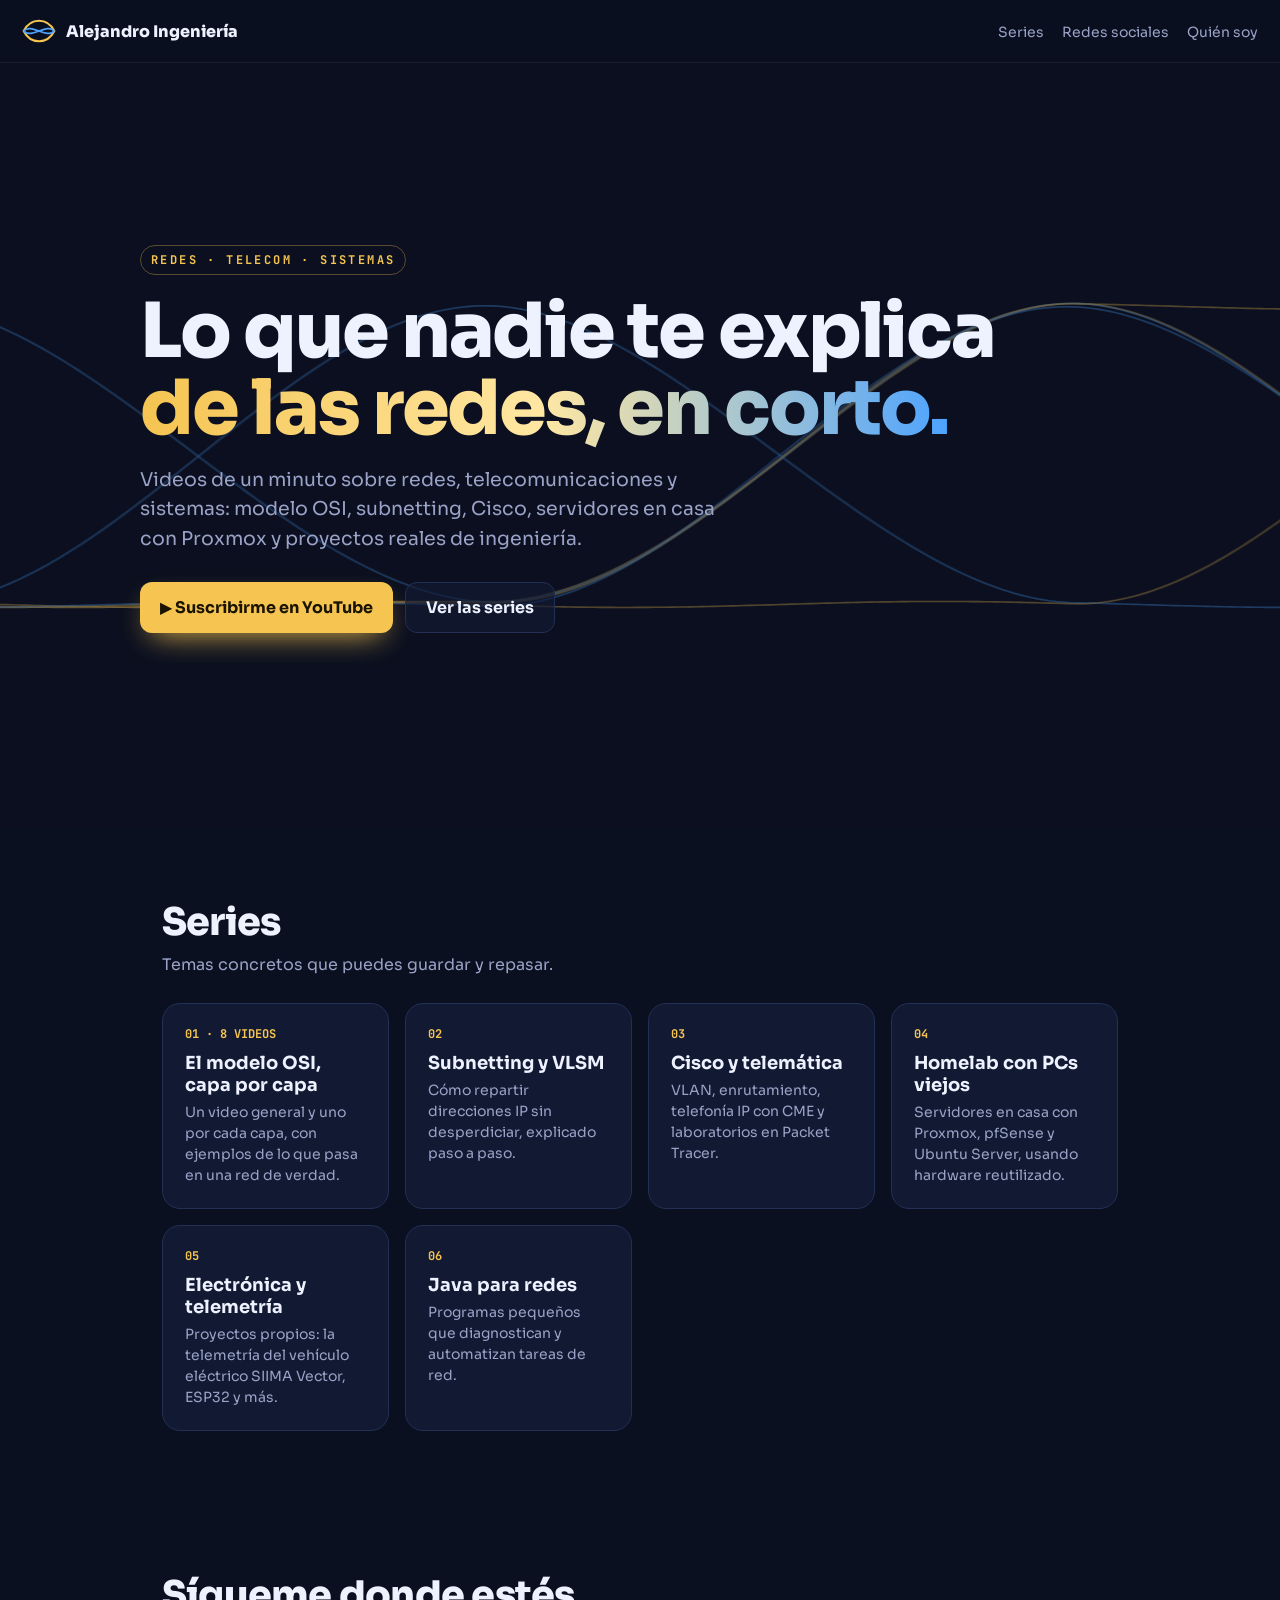
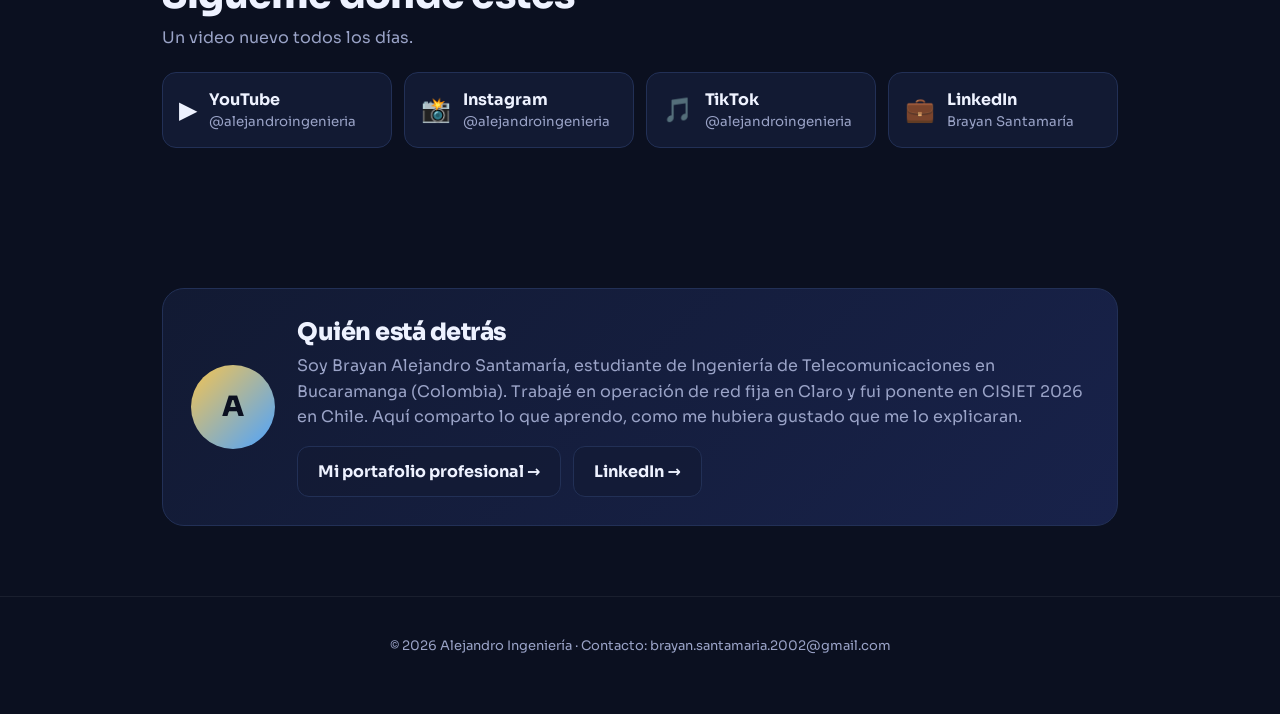
==== index.html @ 182eac5d "Add channel landing page" ====
<!DOCTYPE html>
<html lang="es">
<head>
<meta charset="utf-8">
<meta name="viewport" content="width=device-width, initial-scale=1">
<title>Alejandro Ingeniería · Redes y telecomunicaciones en corto</title>
<meta name="description" content="Canal de Alejandro Ingeniería: redes, telecomunicaciones y sistemas explicados en videos cortos. Modelo OSI, VLSM, Cisco, homelab con Proxmox y más.">
<meta property="og:title" content="Alejandro Ingeniería">
<meta property="og:description" content="Redes, telecomunicaciones y sistemas explicados en corto.">
<meta property="og:url" content="https://alejandroingeneria.tech/">
<meta name="theme-color" content="#0b1020">
<link href="https://fonts.googleapis.com/css2?family=Sora:wght@400;600;800&family=JetBrains+Mono:wght@500;700&display=swap" rel="stylesheet">
<style>
:root{--bg:#0b1020;--panel:#121a33;--line:#223056;--txt:#eef2ff;--mut:#9aa3c7;--gold:#f5c451;--blue:#4da3ff}
*{box-sizing:border-box;margin:0;padding:0}
html{scroll-behavior:smooth}
body{background:var(--bg);color:var(--txt);font-family:Sora,system-ui,sans-serif;overflow-x:hidden}
a{color:inherit}
nav{position:fixed;top:0;left:0;right:0;z-index:10;display:flex;justify-content:space-between;align-items:center;padding:14px 22px;background:rgba(11,16,32,.75);backdrop-filter:blur(10px);border-bottom:1px solid #ffffff10}
.brand{display:flex;align-items:center;gap:10px;font-weight:800;text-decoration:none}
.brand svg{width:34px;height:34px}
nav .links a{margin-left:18px;color:var(--mut);text-decoration:none;font-size:14px}
nav .links a:hover{color:var(--gold)}
@media(max-width:640px){nav .links{display:none}}
header{position:relative;min-height:92vh;display:flex;align-items:center;padding:110px 22px 60px;overflow:hidden}
#eye{position:absolute;inset:0;width:100%;height:100%;opacity:.55}
.hero{position:relative;max-width:1000px;margin:0 auto;width:100%}
.tag{display:inline-block;font:700 12px 'JetBrains Mono',monospace;letter-spacing:.2em;color:var(--gold);border:1px solid #f5c45155;padding:6px 10px;border-radius:99px}
h1{font-size:clamp(38px,7vw,76px);line-height:1.02;font-weight:800;letter-spacing:-.03em;margin:18px 0}
h1 span{background:linear-gradient(90deg,var(--gold),#ffe7a3,var(--blue));-webkit-background-clip:text;background-clip:text;color:transparent}
.lead{max-width:600px;color:var(--mut);font-size:clamp(16px,2vw,19px);line-height:1.55}
.cta{display:flex;gap:12px;flex-wrap:wrap;margin-top:28px}
.btn{display:inline-flex;align-items:center;gap:8px;padding:14px 20px;border-radius:12px;font-weight:700;text-decoration:none;transition:transform .15s,box-shadow .15s}
.btn:hover{transform:translateY(-2px)}
.btn.y{background:var(--gold);color:#1a1300;box-shadow:0 12px 30px -12px var(--gold)}
.btn.o{border:1px solid var(--line);background:#121a33aa}
section{max-width:1000px;margin:0 auto;padding:70px 22px}
h2{font-size:clamp(26px,4vw,38px);font-weight:800;letter-spacing:-.02em}
.sub{color:var(--mut);margin-top:8px}
.grid{display:grid;grid-template-columns:repeat(auto-fit,minmax(220px,1fr));gap:16px;margin-top:28px}
.card{background:var(--panel);border:1px solid var(--line);border-radius:18px;padding:22px;transition:transform .2s,border-color .2s;opacity:0;transform:translateY(20px)}
.card.in{opacity:1;transform:none;transition:opacity .6s,transform .6s,border-color .2s}
.card:hover{border-color:var(--gold)}
.card .n{font:700 12px 'JetBrains Mono',monospace;color:var(--gold)}
.card h3{margin:10px 0 6px;font-size:18px}
.card p{color:var(--mut);font-size:14px;line-height:1.5}
.social{display:grid;grid-template-columns:repeat(auto-fit,minmax(200px,1fr));gap:12px;margin-top:24px}
.social a{display:flex;align-items:center;gap:12px;padding:16px;border-radius:14px;background:var(--panel);border:1px solid var(--line);text-decoration:none;transition:border-color .2s,transform .15s}
.social a:hover{border-color:var(--blue);transform:translateY(-2px)}
.social b{display:block}
.social small{color:var(--mut)}
.who{display:grid;grid-template-columns:auto 1fr;gap:22px;align-items:center;background:linear-gradient(135deg,#121a33,#18224a);border:1px solid var(--line);border-radius:22px;padding:28px}
.who .av{width:84px;height:84px;border-radius:50%;display:grid;place-items:center;background:linear-gradient(135deg,var(--gold),var(--blue));color:#0b1020;font-weight:800;font-size:28px}
.who p{color:var(--mut);line-height:1.6;margin-top:6px}
@media(max-width:600px){.who{grid-template-columns:1fr;text-align:center}.who .av{margin:0 auto}}
footer{text-align:center;color:var(--mut);font-size:13px;padding:40px 22px 60px;border-top:1px solid #ffffff10}
</style>
</head>
<body>
<nav>
  <a class="brand" href="#">
    <svg viewBox="0 0 40 40" aria-hidden="true"><path d="M2 20 C 10 4, 30 4, 38 20 C 30 36, 10 36, 2 20 Z" fill="none" stroke="#f5c451" stroke-width="2.5"/><path d="M2 20 C 10 30, 30 10, 38 20" fill="none" stroke="#4da3ff" stroke-width="2"/><path d="M2 20 C 10 10, 30 30, 38 20" fill="none" stroke="#4da3ff" stroke-width="2"/></svg>
    Alejandro Ingeniería
  </a>
  <div class="links"><a href="#series">Series</a><a href="#redes">Redes sociales</a><a href="#quien">Quién soy</a></div>
</nav>

<header>
  <canvas id="eye"></canvas>
  <div class="hero">
    <span class="tag">REDES · TELECOM · SISTEMAS</span>
    <h1>Lo que nadie te explica<br><span>de las redes, en corto.</span></h1>
    <p class="lead">Videos de un minuto sobre redes, telecomunicaciones y sistemas: modelo OSI, subnetting, Cisco, servidores en casa con Proxmox y proyectos reales de ingeniería.</p>
    <div class="cta">
      <a class="btn y" href="https://www.youtube.com/@alejandroingenieria?sub_confirmation=1" target="_blank" rel="noopener">▶ Suscribirme en YouTube</a>
      <a class="btn o" href="#series">Ver las series</a>
    </div>
  </div>
</header>

<section id="series">
  <h2>Series</h2>
  <p class="sub">Temas concretos que puedes guardar y repasar.</p>
  <div class="grid">
    <div class="card"><div class="n">01 · 8 VIDEOS</div><h3>El modelo OSI, capa por capa</h3><p>Un video general y uno por cada capa, con ejemplos de lo que pasa en una red de verdad.</p></div>
    <div class="card"><div class="n">02</div><h3>Subnetting y VLSM</h3><p>Cómo repartir direcciones IP sin desperdiciar, explicado paso a paso.</p></div>
    <div class="card"><div class="n">03</div><h3>Cisco y telemática</h3><p>VLAN, enrutamiento, telefonía IP con CME y laboratorios en Packet Tracer.</p></div>
    <div class="card"><div class="n">04</div><h3>Homelab con PCs viejos</h3><p>Servidores en casa con Proxmox, pfSense y Ubuntu Server, usando hardware reutilizado.</p></div>
    <div class="card"><div class="n">05</div><h3>Electrónica y telemetría</h3><p>Proyectos propios: la telemetría del vehículo eléctrico SIIMA Vector, ESP32 y más.</p></div>
    <div class="card"><div class="n">06</div><h3>Java para redes</h3><p>Programas pequeños que diagnostican y automatizan tareas de red.</p></div>
  </div>
</section>

<section id="redes">
  <h2>Sígueme donde estés</h2>
  <p class="sub">Un video nuevo todos los días.</p>
  <div class="social">
    <a href="https://www.youtube.com/@alejandroingenieria" target="_blank" rel="noopener"><span style="font-size:24px">▶️</span><span><b>YouTube</b><small>@alejandroingenieria</small></span></a>
    <a href="https://www.instagram.com/alejandroingenieria/" target="_blank" rel="noopener"><span style="font-size:24px">📸</span><span><b>Instagram</b><small>@alejandroingenieria</small></span></a>
    <a href="https://www.tiktok.com/@alejandroingenieria" target="_blank" rel="noopener"><span style="font-size:24px">🎵</span><span><b>TikTok</b><small>@alejandroingenieria</small></span></a>
    <a href="https://www.linkedin.com/in/brayan-santamaria-developer/" target="_blank" rel="noopener"><span style="font-size:24px">💼</span><span><b>LinkedIn</b><small>Brayan Santamaría</small></span></a>
  </div>
</section>

<section id="quien">
  <div class="who">
    <div class="av">A</div>
    <div>
      <h2 style="font-size:24px">Quién está detrás</h2>
      <p>Soy Brayan Alejandro Santamaría, estudiante de Ingeniería de Telecomunicaciones en Bucaramanga (Colombia). Trabajé en operación de red fija en Claro y fui ponente en CISIET 2026 en Chile. Aquí comparto lo que aprendo, como me hubiera gustado que me lo explicaran.</p>
      <div class="cta" style="margin-top:16px"><a class="btn o" href="https://brayansantamaria.dev/" target="_blank" rel="noopener">Mi portafolio profesional →</a><a class="btn o" href="https://www.linkedin.com/in/brayan-santamaria-developer/" target="_blank" rel="noopener">LinkedIn →</a></div>
    </div>
  </div>
</section>

<footer>© <span id="y"></span> Alejandro Ingeniería · Contacto: brayan.santamaria.2002@gmail.com</footer>

<script>
document.getElementById("y").textContent=new Date().getFullYear();
/* Diagrama de ojo animado: trazas de una señal binaria superpuestas */
const c=document.getElementById("eye"),x=c.getContext("2d");let W,H,t=0;
function rs(){W=c.width=c.offsetWidth*devicePixelRatio;H=c.height=c.offsetHeight*devicePixelRatio}
rs();addEventListener("resize",rs);
const bits=Array.from({length:400},()=>Math.random()<.5?1:-1);
function draw(){
  x.fillStyle="rgba(11,16,32,.18)";x.fillRect(0,0,W,H);
  const UI=W/2.2,cy=H*.55,A=H*.18,off=(t*2)%UI;
  for(let k=0;k<6;k++){
    const s=(Math.floor(t/18)+k*7)%390;
    x.beginPath();
    for(let px=-UI;px<=W+UI;px+=6){
      const pos=(px+off)/UI,i=Math.floor(pos),f=pos-i;
      const a=bits[(s+i+400)%400],b=bits[(s+i+1+400)%400];
      const sm=f*f*(3-2*f),y=cy-A*(a+(b-a)*sm)+Math.sin((px+k*40)*.01)*3;
      px===-UI?x.moveTo(px,y):x.lineTo(px,y);
    }
    x.strokeStyle=k%2?"rgba(77,163,255,.35)":"rgba(245,196,81,.35)";
    x.lineWidth=1.6*devicePixelRatio;x.stroke();
  }
  t++;requestAnimationFrame(draw);
}
draw();
const io=new IntersectionObserver(es=>es.forEach((e,i)=>{if(e.isIntersecting){setTimeout(()=>e.target.classList.add("in"),i*80);io.unobserve(e.target)}}),{threshold:.15});
document.querySelectorAll(".card").forEach(el=>io.observe(el));
</script>
</body>
</html>
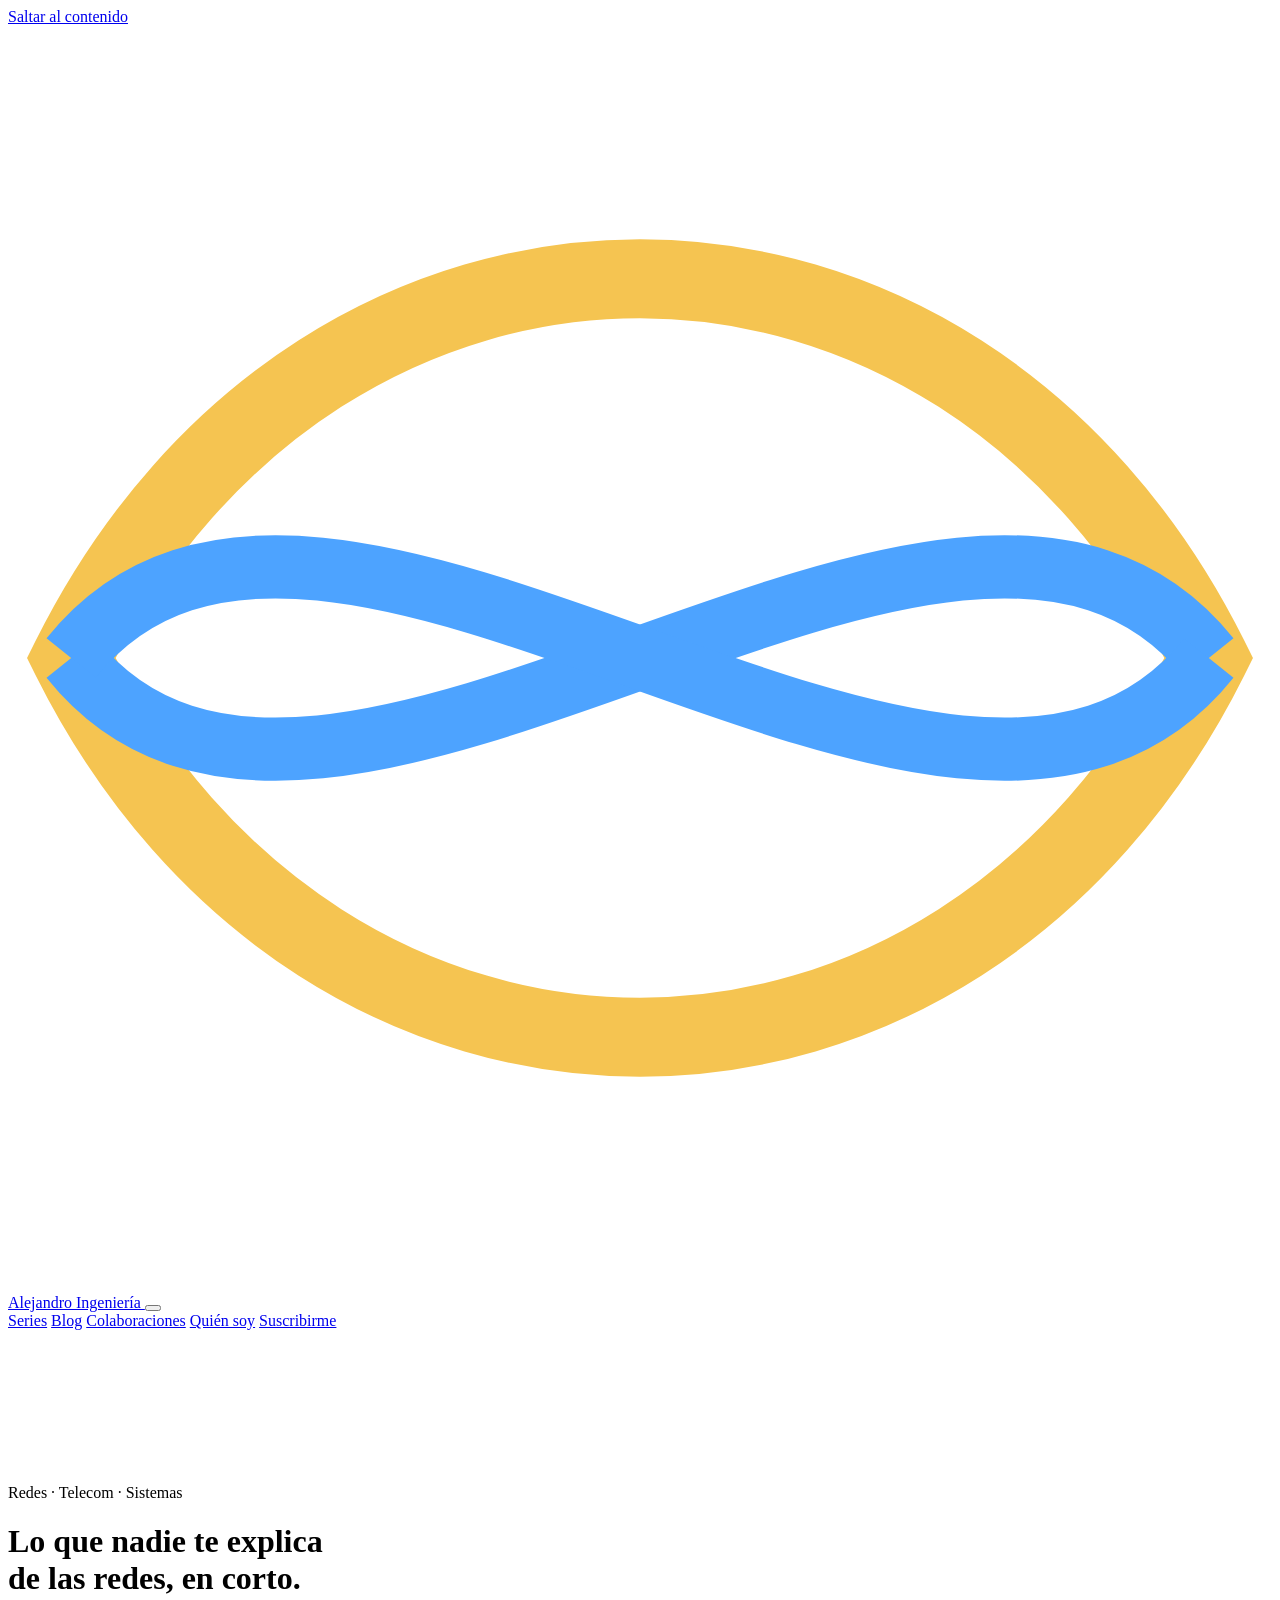
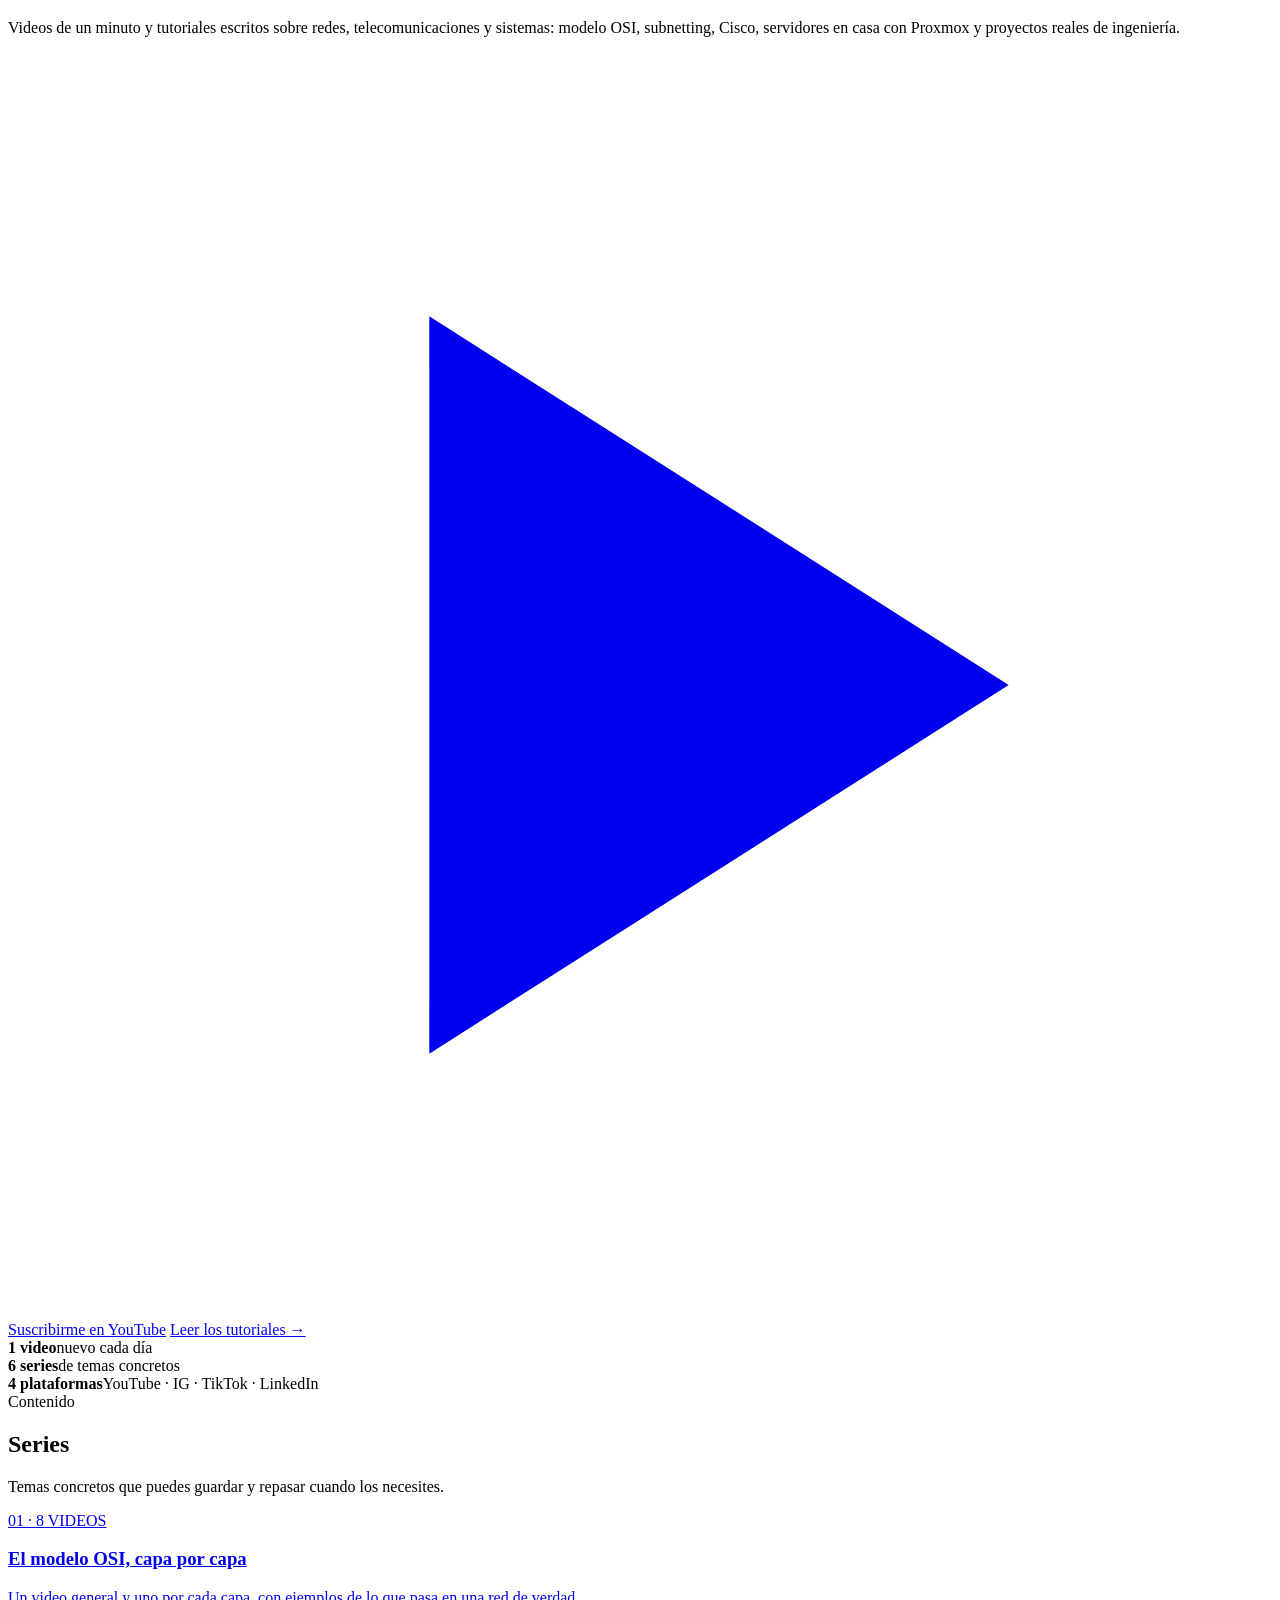
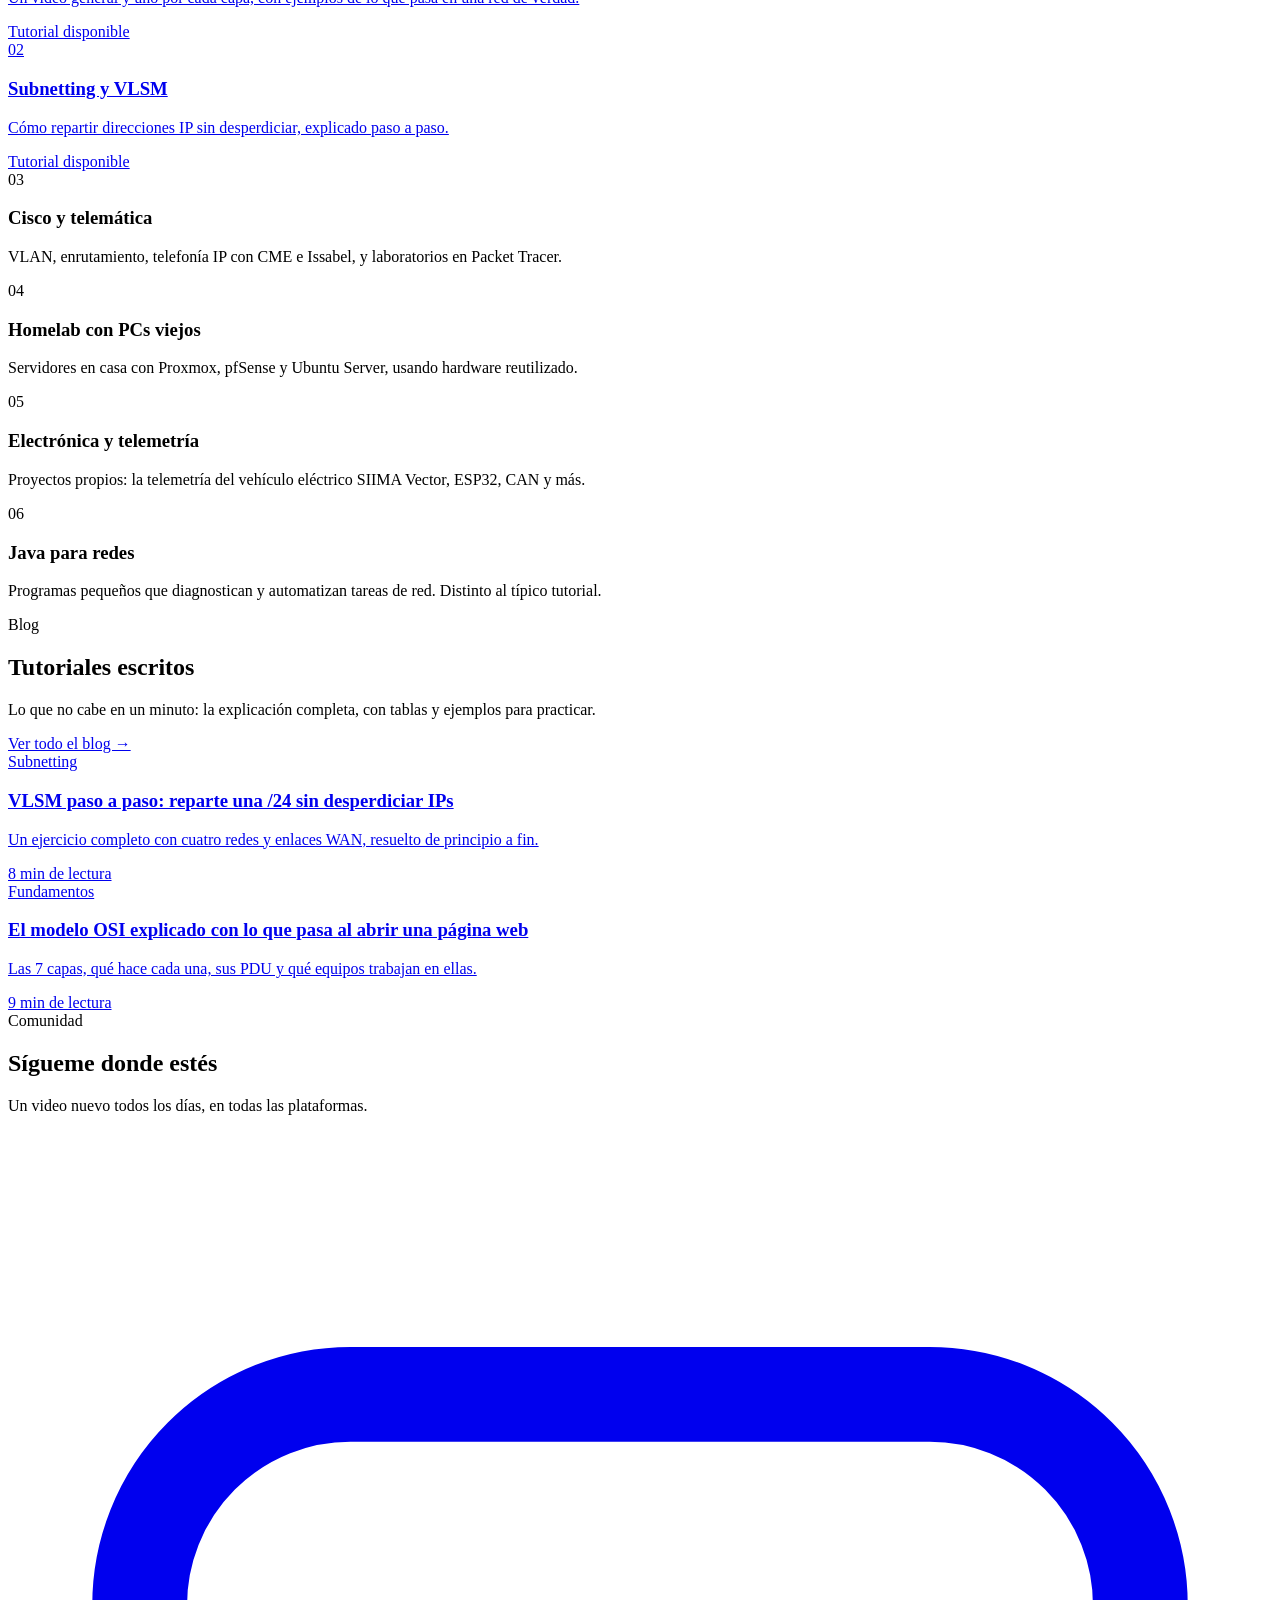
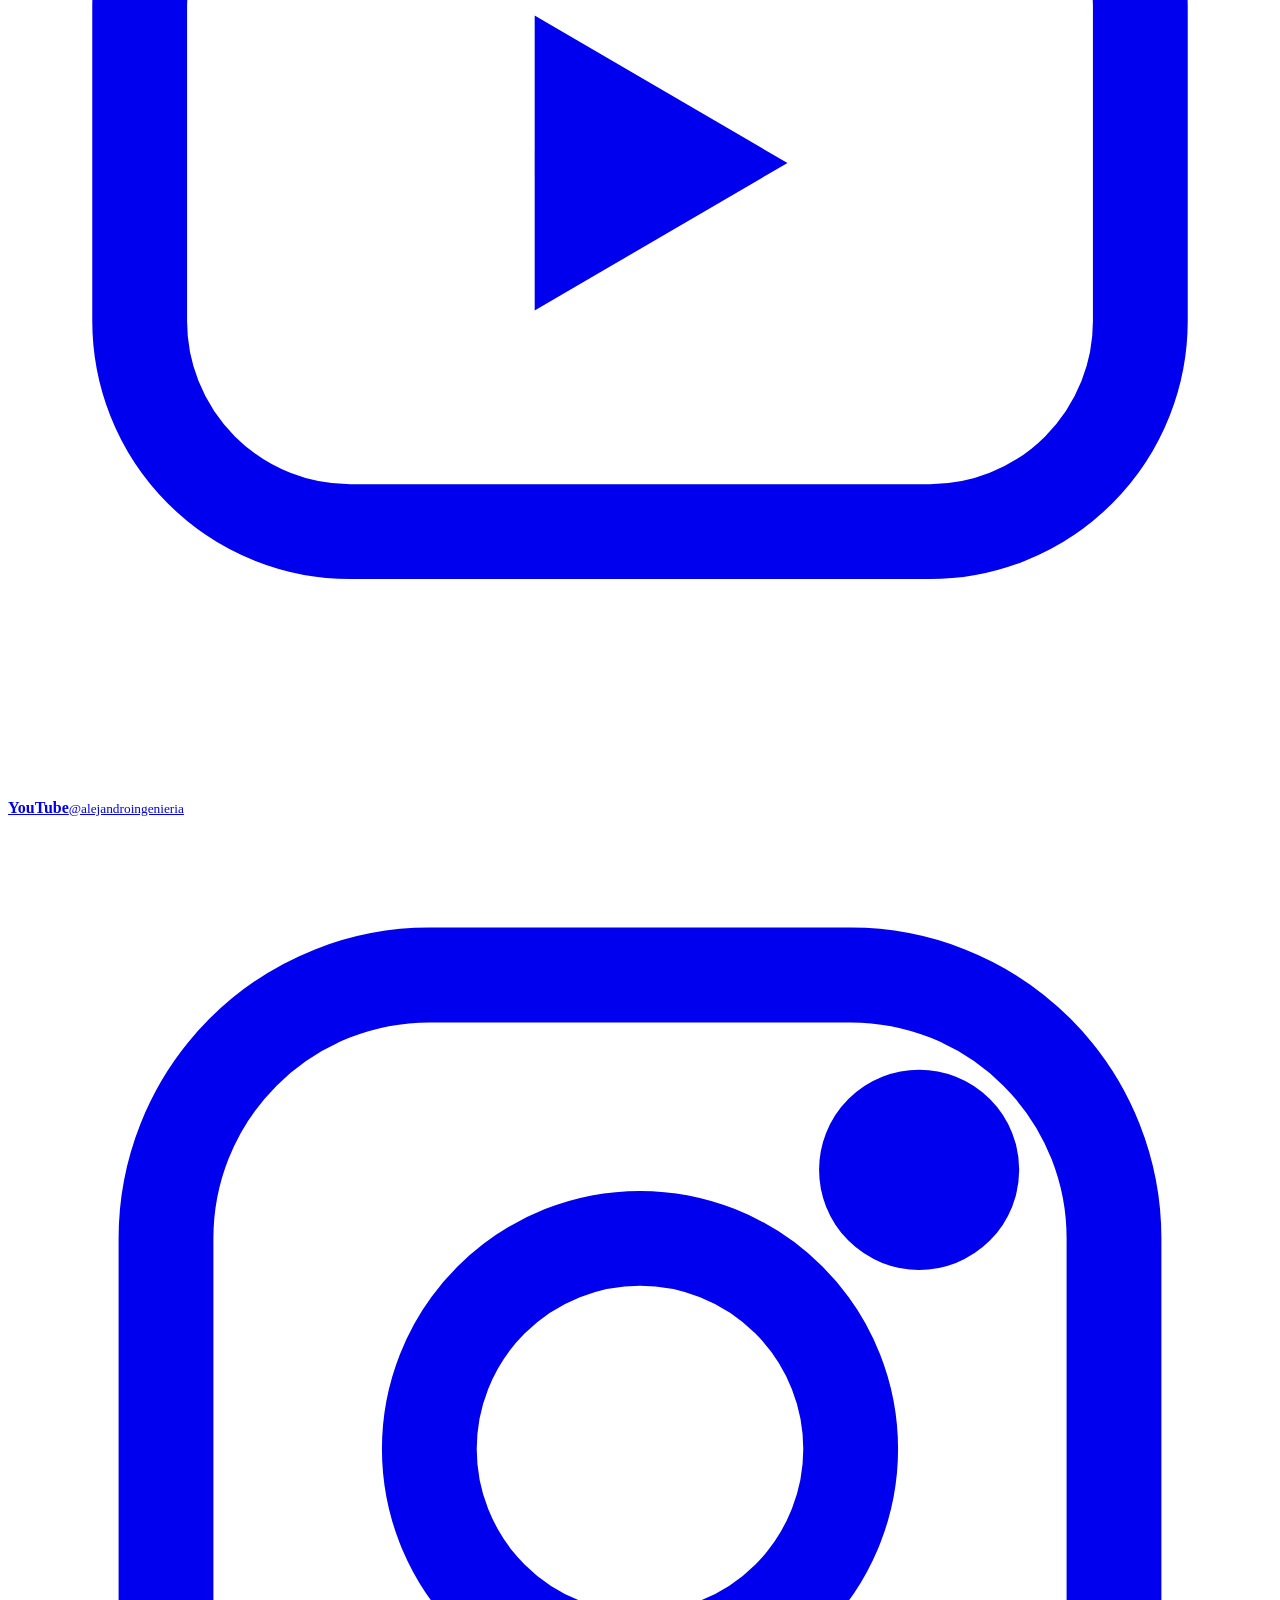
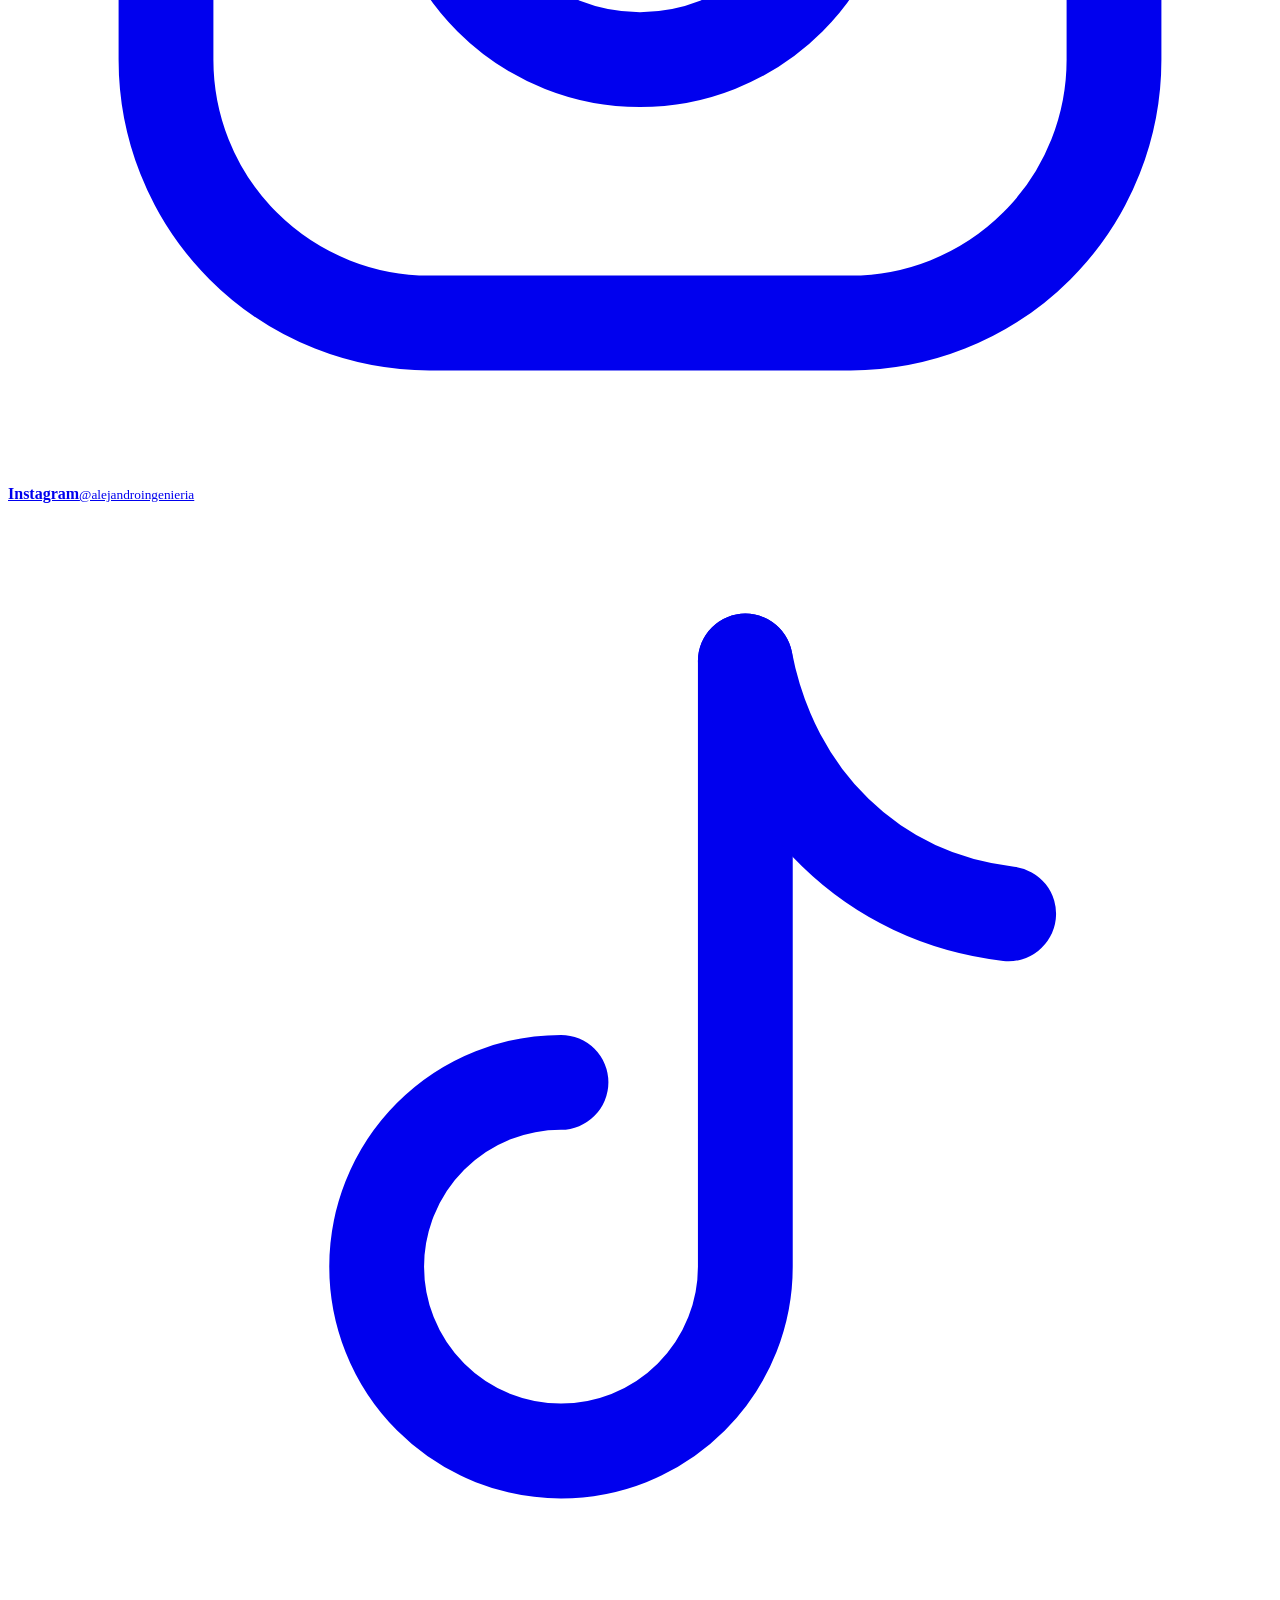
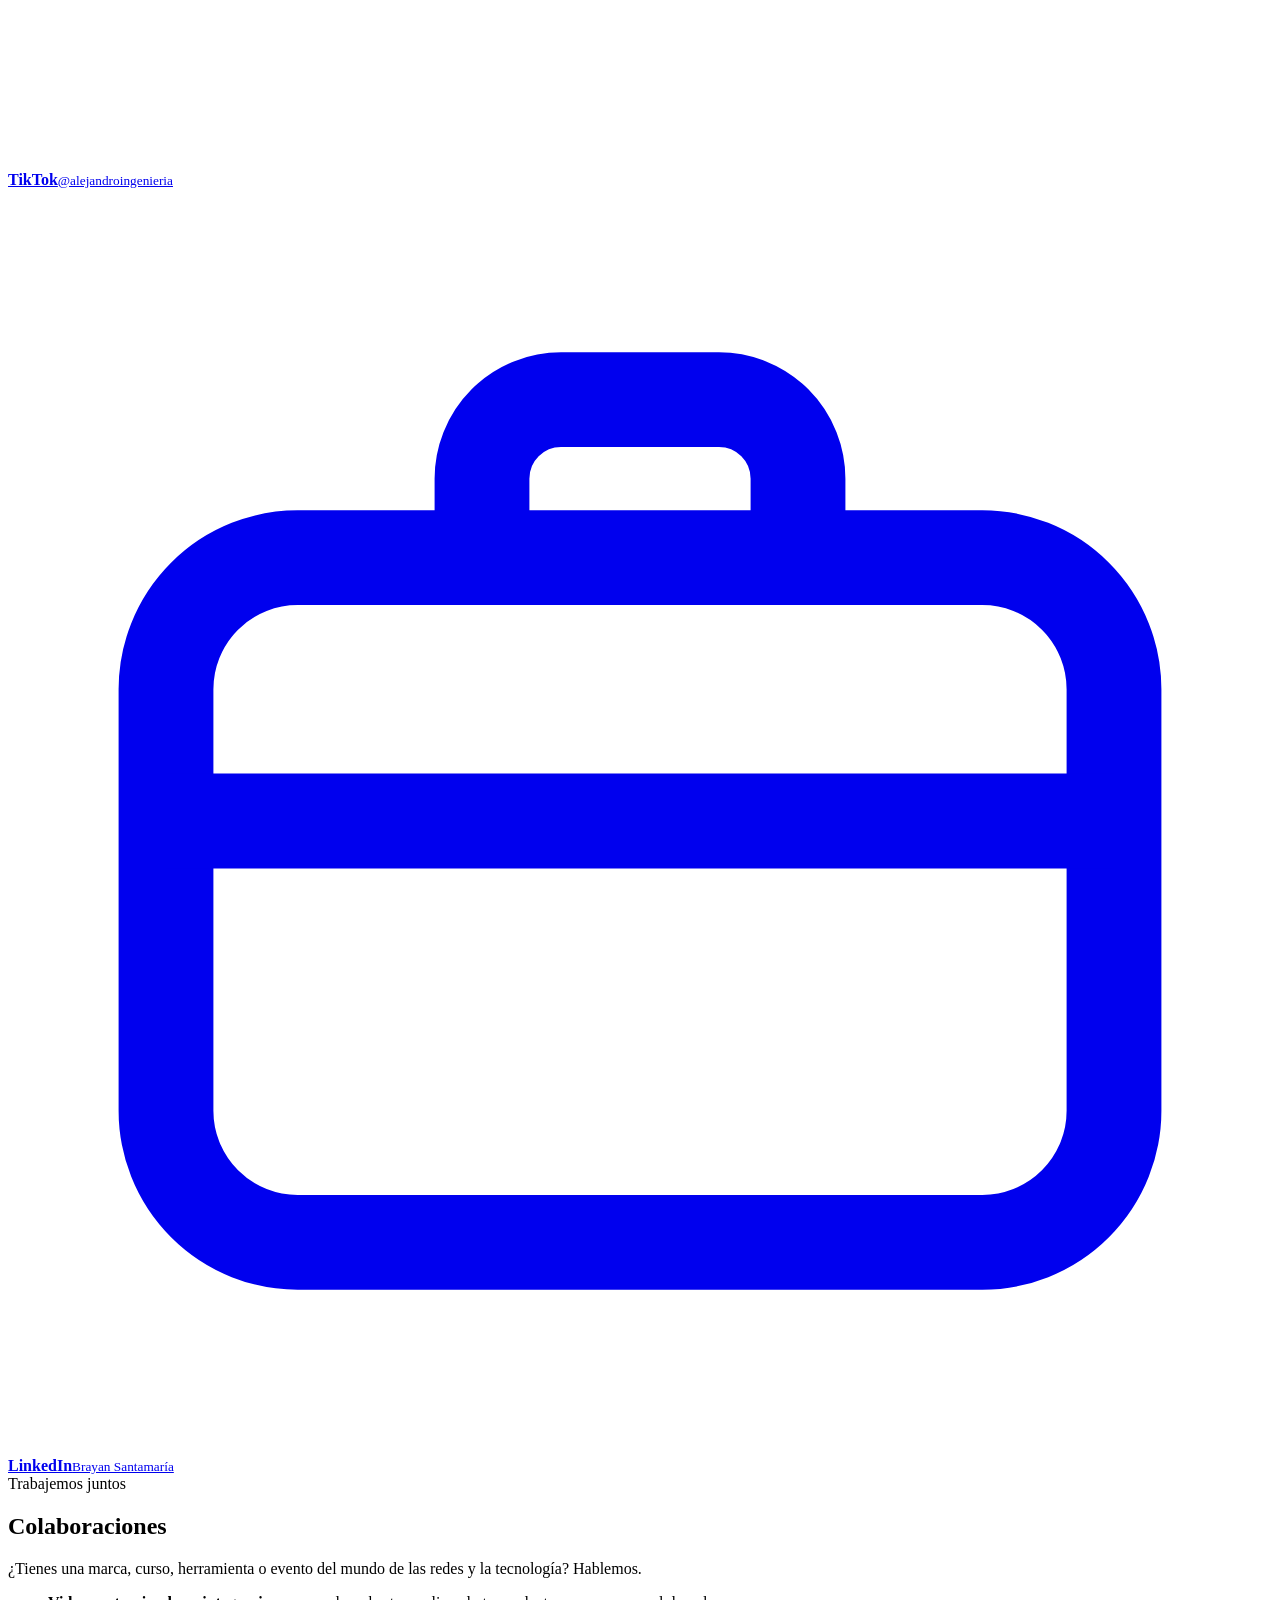
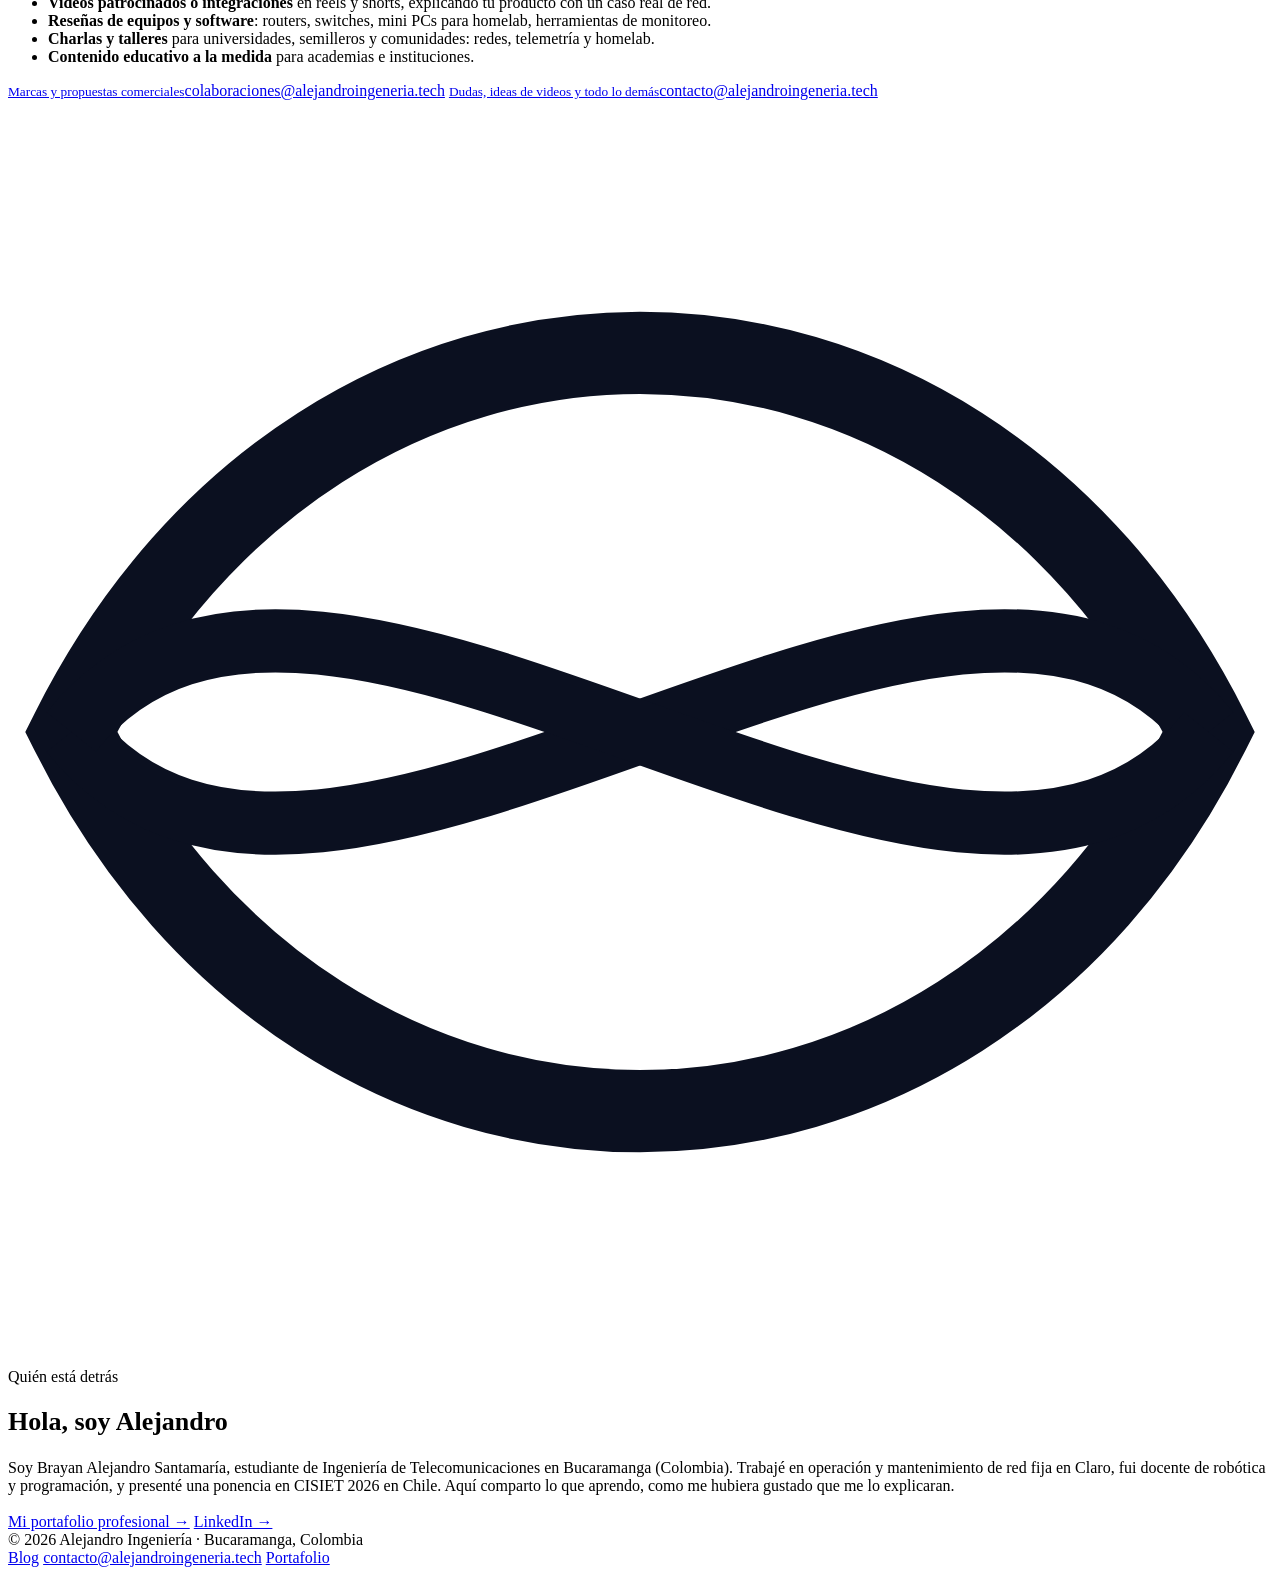
==== commit c5060002: "Rediseño: portada nueva, SEO, 404, robots, sitemap y README" ====
--- a/index.html
+++ b/index.html
@@ -3,145 +3,189 @@
 <head>
 <meta charset="utf-8">
 <meta name="viewport" content="width=device-width, initial-scale=1">
-<title>Alejandro Ingeniería · Redes y telecomunicaciones en corto</title>
-<meta name="description" content="Canal de Alejandro Ingeniería: redes, telecomunicaciones y sistemas explicados en videos cortos. Modelo OSI, VLSM, Cisco, homelab con Proxmox y más.">
-<meta property="og:title" content="Alejandro Ingeniería">
-<meta property="og:description" content="Redes, telecomunicaciones y sistemas explicados en corto.">
+<title>Alejandro Ingeniería · Redes, telecom y sistemas explicados en corto</title>
+<meta name="description" content="Alejandro Ingeniería: redes, telecomunicaciones y sistemas explicados en videos cortos y tutoriales. Modelo OSI, VLSM, Cisco, homelab con Proxmox y electrónica.">
+<link rel="canonical" href="https://alejandroingeneria.tech/">
+<meta name="theme-color" content="#0b1020">
+<meta name="author" content="Brayan Alejandro Santamaría">
+<meta property="og:type" content="website">
+<meta property="og:site_name" content="Alejandro Ingeniería">
+<meta property="og:locale" content="es_CO">
+<meta property="og:title" content="Alejandro Ingeniería · Redes, telecom y sistemas en corto">
+<meta property="og:description" content="Videos cortos y tutoriales de redes, telecomunicaciones y sistemas: OSI, VLSM, Cisco, homelab y electrónica.">
 <meta property="og:url" content="https://alejandroingeneria.tech/">
-<meta name="theme-color" content="#0b1020">
+<meta property="og:image" content="https://alejandroingeneria.tech/assets/og.png">
+<meta property="og:image:width" content="1200">
+<meta property="og:image:height" content="630">
+<meta name="twitter:card" content="summary_large_image">
+<link rel="icon" href="assets/favicon.svg" type="image/svg+xml">
+<link rel="apple-touch-icon" href="assets/apple-touch-icon.png">
+<link rel="preconnect" href="https://fonts.googleapis.com">
+<link rel="preconnect" href="https://fonts.gstatic.com" crossorigin>
 <link href="https://fonts.googleapis.com/css2?family=Sora:wght@400;600;800&family=JetBrains+Mono:wght@500;700&display=swap" rel="stylesheet">
-<style>
-:root{--bg:#0b1020;--panel:#121a33;--line:#223056;--txt:#eef2ff;--mut:#9aa3c7;--gold:#f5c451;--blue:#4da3ff}
-*{box-sizing:border-box;margin:0;padding:0}
-html{scroll-behavior:smooth}
-body{background:var(--bg);color:var(--txt);font-family:Sora,system-ui,sans-serif;overflow-x:hidden}
-a{color:inherit}
-nav{position:fixed;top:0;left:0;right:0;z-index:10;display:flex;justify-content:space-between;align-items:center;padding:14px 22px;background:rgba(11,16,32,.75);backdrop-filter:blur(10px);border-bottom:1px solid #ffffff10}
-.brand{display:flex;align-items:center;gap:10px;font-weight:800;text-decoration:none}
-.brand svg{width:34px;height:34px}
-nav .links a{margin-left:18px;color:var(--mut);text-decoration:none;font-size:14px}
-nav .links a:hover{color:var(--gold)}
-@media(max-width:640px){nav .links{display:none}}
-header{position:relative;min-height:92vh;display:flex;align-items:center;padding:110px 22px 60px;overflow:hidden}
-#eye{position:absolute;inset:0;width:100%;height:100%;opacity:.55}
-.hero{position:relative;max-width:1000px;margin:0 auto;width:100%}
-.tag{display:inline-block;font:700 12px 'JetBrains Mono',monospace;letter-spacing:.2em;color:var(--gold);border:1px solid #f5c45155;padding:6px 10px;border-radius:99px}
-h1{font-size:clamp(38px,7vw,76px);line-height:1.02;font-weight:800;letter-spacing:-.03em;margin:18px 0}
-h1 span{background:linear-gradient(90deg,var(--gold),#ffe7a3,var(--blue));-webkit-background-clip:text;background-clip:text;color:transparent}
-.lead{max-width:600px;color:var(--mut);font-size:clamp(16px,2vw,19px);line-height:1.55}
-.cta{display:flex;gap:12px;flex-wrap:wrap;margin-top:28px}
-.btn{display:inline-flex;align-items:center;gap:8px;padding:14px 20px;border-radius:12px;font-weight:700;text-decoration:none;transition:transform .15s,box-shadow .15s}
-.btn:hover{transform:translateY(-2px)}
-.btn.y{background:var(--gold);color:#1a1300;box-shadow:0 12px 30px -12px var(--gold)}
-.btn.o{border:1px solid var(--line);background:#121a33aa}
-section{max-width:1000px;margin:0 auto;padding:70px 22px}
-h2{font-size:clamp(26px,4vw,38px);font-weight:800;letter-spacing:-.02em}
-.sub{color:var(--mut);margin-top:8px}
-.grid{display:grid;grid-template-columns:repeat(auto-fit,minmax(220px,1fr));gap:16px;margin-top:28px}
-.card{background:var(--panel);border:1px solid var(--line);border-radius:18px;padding:22px;transition:transform .2s,border-color .2s;opacity:0;transform:translateY(20px)}
-.card.in{opacity:1;transform:none;transition:opacity .6s,transform .6s,border-color .2s}
-.card:hover{border-color:var(--gold)}
-.card .n{font:700 12px 'JetBrains Mono',monospace;color:var(--gold)}
-.card h3{margin:10px 0 6px;font-size:18px}
-.card p{color:var(--mut);font-size:14px;line-height:1.5}
-.social{display:grid;grid-template-columns:repeat(auto-fit,minmax(200px,1fr));gap:12px;margin-top:24px}
-.social a{display:flex;align-items:center;gap:12px;padding:16px;border-radius:14px;background:var(--panel);border:1px solid var(--line);text-decoration:none;transition:border-color .2s,transform .15s}
-.social a:hover{border-color:var(--blue);transform:translateY(-2px)}
-.social b{display:block}
-.social small{color:var(--mut)}
-.who{display:grid;grid-template-columns:auto 1fr;gap:22px;align-items:center;background:linear-gradient(135deg,#121a33,#18224a);border:1px solid var(--line);border-radius:22px;padding:28px}
-.who .av{width:84px;height:84px;border-radius:50%;display:grid;place-items:center;background:linear-gradient(135deg,var(--gold),var(--blue));color:#0b1020;font-weight:800;font-size:28px}
-.who p{color:var(--mut);line-height:1.6;margin-top:6px}
-@media(max-width:600px){.who{grid-template-columns:1fr;text-align:center}.who .av{margin:0 auto}}
-footer{text-align:center;color:var(--mut);font-size:13px;padding:40px 22px 60px;border-top:1px solid #ffffff10}
-</style>
+<link rel="stylesheet" href="assets/style.css">
+<script>document.documentElement.classList.add("js")</script>
+<script type="application/ld+json">
+{
+  "@context":"https://schema.org",
+  "@graph":[
+    {"@type":"WebSite","name":"Alejandro Ingeniería","url":"https://alejandroingeneria.tech/","inLanguage":"es"},
+    {"@type":"Person","name":"Brayan Alejandro Santamaría","alternateName":"Alejandro Ingeniería","url":"https://alejandroingeneria.tech/",
+     "jobTitle":"Estudiante de Ingeniería de Telecomunicaciones",
+     "address":{"@type":"PostalAddress","addressLocality":"Bucaramanga","addressCountry":"CO"},
+     "sameAs":["https://www.youtube.com/@alejandroingenieria","https://www.instagram.com/alejandroingenieria/","https://www.tiktok.com/@alejandroingenieria","https://www.linkedin.com/in/brayan-santamaria-developer/","https://brayansantamaria.dev/"]}
+  ]
+}
+</script>
 </head>
 <body>
-<nav>
-  <a class="brand" href="#">
-    <svg viewBox="0 0 40 40" aria-hidden="true"><path d="M2 20 C 10 4, 30 4, 38 20 C 30 36, 10 36, 2 20 Z" fill="none" stroke="#f5c451" stroke-width="2.5"/><path d="M2 20 C 10 30, 30 10, 38 20" fill="none" stroke="#4da3ff" stroke-width="2"/><path d="M2 20 C 10 10, 30 30, 38 20" fill="none" stroke="#4da3ff" stroke-width="2"/></svg>
-    Alejandro Ingeniería
-  </a>
-  <div class="links"><a href="#series">Series</a><a href="#redes">Redes sociales</a><a href="#quien">Quién soy</a></div>
+<a class="skip" href="#main">Saltar al contenido</a>
+
+<nav aria-label="Principal">
+  <div class="nav-in">
+    <a class="brand" href="./" aria-label="Alejandro Ingeniería, inicio">
+      <svg viewBox="0 0 40 40" aria-hidden="true"><path d="M2 20 C 10 4, 30 4, 38 20 C 30 36, 10 36, 2 20 Z" fill="none" stroke="#f5c451" stroke-width="2.5"/><path d="M2 20 C 10 30, 30 10, 38 20" fill="none" stroke="#4da3ff" stroke-width="2"/><path d="M2 20 C 10 10, 30 30, 38 20" fill="none" stroke="#4da3ff" stroke-width="2"/></svg>
+      Alejandro Ingeniería
+    </a>
+    <button class="menu-btn" aria-label="Abrir menú" aria-expanded="false" aria-controls="menu"><span></span><span></span><span></span></button>
+    <div class="links" id="menu">
+      <a href="#series">Series</a>
+      <a href="blog/">Blog</a>
+      <a href="#colaboraciones">Colaboraciones</a>
+      <a href="#quien">Quién soy</a>
+      <a class="pill" href="https://www.youtube.com/@alejandroingenieria?sub_confirmation=1" target="_blank" rel="noopener">Suscribirme</a>
+    </div>
+  </div>
 </nav>
 
-<header>
-  <canvas id="eye"></canvas>
+<header class="hero-wrap">
+  <canvas id="eye" aria-hidden="true"></canvas>
   <div class="hero">
-    <span class="tag">REDES · TELECOM · SISTEMAS</span>
-    <h1>Lo que nadie te explica<br><span>de las redes, en corto.</span></h1>
-    <p class="lead">Videos de un minuto sobre redes, telecomunicaciones y sistemas: modelo OSI, subnetting, Cisco, servidores en casa con Proxmox y proyectos reales de ingeniería.</p>
+    <span class="tag">Redes · Telecom · Sistemas</span>
+    <h1>Lo que nadie te explica<br><span class="grad">de las redes, en corto.</span></h1>
+    <p class="lead">Videos de un minuto y tutoriales escritos sobre redes, telecomunicaciones y sistemas: modelo OSI, subnetting, Cisco, servidores en casa con Proxmox y proyectos reales de ingeniería.</p>
     <div class="cta">
-      <a class="btn y" href="https://www.youtube.com/@alejandroingenieria?sub_confirmation=1" target="_blank" rel="noopener">▶ Suscribirme en YouTube</a>
-      <a class="btn o" href="#series">Ver las series</a>
+      <a class="btn y" href="https://www.youtube.com/@alejandroingenieria?sub_confirmation=1" target="_blank" rel="noopener">
+        <svg viewBox="0 0 24 24" fill="currentColor" aria-hidden="true"><path d="M8 5v14l11-7z"/></svg>Suscribirme en YouTube</a>
+      <a class="btn o" href="blog/">Leer los tutoriales →</a>
+    </div>
+    <div class="stats" aria-label="Datos del canal">
+      <div><b>1 video</b>nuevo cada día</div>
+      <div><b>6 series</b>de temas concretos</div>
+      <div><b>4 plataformas</b>YouTube · IG · TikTok · LinkedIn</div>
     </div>
   </div>
 </header>
 
+<main id="main">
 <section id="series">
+  <span class="eyebrow">Contenido</span>
   <h2>Series</h2>
-  <p class="sub">Temas concretos que puedes guardar y repasar.</p>
+  <p class="sub">Temas concretos que puedes guardar y repasar cuando los necesites.</p>
   <div class="grid">
-    <div class="card"><div class="n">01 · 8 VIDEOS</div><h3>El modelo OSI, capa por capa</h3><p>Un video general y uno por cada capa, con ejemplos de lo que pasa en una red de verdad.</p></div>
-    <div class="card"><div class="n">02</div><h3>Subnetting y VLSM</h3><p>Cómo repartir direcciones IP sin desperdiciar, explicado paso a paso.</p></div>
-    <div class="card"><div class="n">03</div><h3>Cisco y telemática</h3><p>VLAN, enrutamiento, telefonía IP con CME y laboratorios en Packet Tracer.</p></div>
-    <div class="card"><div class="n">04</div><h3>Homelab con PCs viejos</h3><p>Servidores en casa con Proxmox, pfSense y Ubuntu Server, usando hardware reutilizado.</p></div>
-    <div class="card"><div class="n">05</div><h3>Electrónica y telemetría</h3><p>Proyectos propios: la telemetría del vehículo eléctrico SIIMA Vector, ESP32 y más.</p></div>
-    <div class="card"><div class="n">06</div><h3>Java para redes</h3><p>Programas pequeños que diagnostican y automatizan tareas de red.</p></div>
+    <a class="card reveal" href="blog/modelo-osi-explicado.html"><div class="n">01 · 8 VIDEOS</div><h3>El modelo OSI, capa por capa</h3><p>Un video general y uno por cada capa, con ejemplos de lo que pasa en una red de verdad.</p><div class="meta"><span class="chip g">Tutorial disponible</span></div></a>
+    <a class="card reveal" href="blog/vlsm-paso-a-paso.html"><div class="n">02</div><h3>Subnetting y VLSM</h3><p>Cómo repartir direcciones IP sin desperdiciar, explicado paso a paso.</p><div class="meta"><span class="chip g">Tutorial disponible</span></div></a>
+    <div class="card reveal"><div class="n">03</div><h3>Cisco y telemática</h3><p>VLAN, enrutamiento, telefonía IP con CME e Issabel, y laboratorios en Packet Tracer.</p></div>
+    <div class="card reveal"><div class="n">04</div><h3>Homelab con PCs viejos</h3><p>Servidores en casa con Proxmox, pfSense y Ubuntu Server, usando hardware reutilizado.</p></div>
+    <div class="card reveal"><div class="n">05</div><h3>Electrónica y telemetría</h3><p>Proyectos propios: la telemetría del vehículo eléctrico SIIMA Vector, ESP32, CAN y más.</p></div>
+    <div class="card reveal"><div class="n">06</div><h3>Java para redes</h3><p>Programas pequeños que diagnostican y automatizan tareas de red. Distinto al típico tutorial.</p></div>
+  </div>
+</section>
+
+<section id="blog">
+  <div class="head-row">
+    <div>
+      <span class="eyebrow">Blog</span>
+      <h2>Tutoriales escritos</h2>
+      <p class="sub">Lo que no cabe en un minuto: la explicación completa, con tablas y ejemplos para practicar.</p>
+    </div>
+    <a class="more" href="blog/">Ver todo el blog →</a>
+  </div>
+  <div class="grid">
+    <a class="card reveal" href="blog/vlsm-paso-a-paso.html">
+      <span class="chip">Subnetting</span>
+      <h3>VLSM paso a paso: reparte una /24 sin desperdiciar IPs</h3>
+      <p>Un ejercicio completo con cuatro redes y enlaces WAN, resuelto de principio a fin.</p>
+      <div class="meta"><span>8 min de lectura</span></div>
+    </a>
+    <a class="card reveal" href="blog/modelo-osi-explicado.html">
+      <span class="chip">Fundamentos</span>
+      <h3>El modelo OSI explicado con lo que pasa al abrir una página web</h3>
+      <p>Las 7 capas, qué hace cada una, sus PDU y qué equipos trabajan en ellas.</p>
+      <div class="meta"><span>9 min de lectura</span></div>
+    </a>
   </div>
 </section>
 
 <section id="redes">
+  <span class="eyebrow">Comunidad</span>
   <h2>Sígueme donde estés</h2>
-  <p class="sub">Un video nuevo todos los días.</p>
+  <p class="sub">Un video nuevo todos los días, en todas las plataformas.</p>
   <div class="social">
-    <a href="https://www.youtube.com/@alejandroingenieria" target="_blank" rel="noopener"><span style="font-size:24px">▶️</span><span><b>YouTube</b><small>@alejandroingenieria</small></span></a>
-    <a href="https://www.instagram.com/alejandroingenieria/" target="_blank" rel="noopener"><span style="font-size:24px">📸</span><span><b>Instagram</b><small>@alejandroingenieria</small></span></a>
-    <a href="https://www.tiktok.com/@alejandroingenieria" target="_blank" rel="noopener"><span style="font-size:24px">🎵</span><span><b>TikTok</b><small>@alejandroingenieria</small></span></a>
-    <a href="https://www.linkedin.com/in/brayan-santamaria-developer/" target="_blank" rel="noopener"><span style="font-size:24px">💼</span><span><b>LinkedIn</b><small>Brayan Santamaría</small></span></a>
+    <a href="https://www.youtube.com/@alejandroingenieria" target="_blank" rel="noopener">
+      <svg viewBox="0 0 24 24" fill="none" stroke="currentColor" stroke-width="1.8" aria-hidden="true"><rect x="2.5" y="5" width="19" height="14" rx="4"/><path d="M10 9.2v5.6l4.8-2.8z" fill="currentColor" stroke="none"/></svg>
+      <span><b>YouTube</b><small>@alejandroingenieria</small></span></a>
+    <a href="https://www.instagram.com/alejandroingenieria/" target="_blank" rel="noopener">
+      <svg viewBox="0 0 24 24" fill="none" stroke="currentColor" stroke-width="1.8" aria-hidden="true"><rect x="3" y="3" width="18" height="18" rx="5"/><circle cx="12" cy="12" r="4"/><circle cx="17.3" cy="6.7" r="1" fill="currentColor"/></svg>
+      <span><b>Instagram</b><small>@alejandroingenieria</small></span></a>
+    <a href="https://www.tiktok.com/@alejandroingenieria" target="_blank" rel="noopener">
+      <svg viewBox="0 0 24 24" fill="none" stroke="currentColor" stroke-width="1.8" stroke-linecap="round" aria-hidden="true"><path d="M14 3v11.5a3.5 3.5 0 1 1-3.5-3.5"/><path d="M14 3c.5 2.6 2.4 4.5 5 4.8"/></svg>
+      <span><b>TikTok</b><small>@alejandroingenieria</small></span></a>
+    <a href="https://www.linkedin.com/in/brayan-santamaria-developer/" target="_blank" rel="noopener">
+      <svg viewBox="0 0 24 24" fill="none" stroke="currentColor" stroke-width="1.8" aria-hidden="true"><rect x="3" y="7" width="18" height="13" rx="2.5"/><path d="M9 7V5.5A1.5 1.5 0 0 1 10.5 4h3A1.5 1.5 0 0 1 15 5.5V7M3 12h18"/></svg>
+      <span><b>LinkedIn</b><small>Brayan Santamaría</small></span></a>
+  </div>
+</section>
+
+<section id="colaboraciones">
+  <span class="eyebrow">Trabajemos juntos</span>
+  <h2>Colaboraciones</h2>
+  <p class="sub">¿Tienes una marca, curso, herramienta o evento del mundo de las redes y la tecnología? Hablemos.</p>
+  <div class="collab">
+    <ul>
+      <li><span><b>Videos patrocinados o integraciones</b> en reels y shorts, explicando tu producto con un caso real de red.</span></li>
+      <li><span><b>Reseñas de equipos y software</b>: routers, switches, mini PCs para homelab, herramientas de monitoreo.</span></li>
+      <li><span><b>Charlas y talleres</b> para universidades, semilleros y comunidades: redes, telemetría y homelab.</span></li>
+      <li><span><b>Contenido educativo a la medida</b> para academias e instituciones.</span></li>
+    </ul>
+    <div class="mailbox">
+      <a class="mail" href="mailto:colaboraciones@alejandroingeneria.tech?subject=Propuesta%20de%20colaboraci%C3%B3n">
+        <small>Marcas y propuestas comerciales</small><span>colaboraciones@alejandroingeneria.tech</span></a>
+      <a class="mail" href="mailto:contacto@alejandroingeneria.tech">
+        <small>Dudas, ideas de videos y todo lo demás</small><span>contacto@alejandroingeneria.tech</span></a>
+    </div>
   </div>
 </section>
 
 <section id="quien">
   <div class="who">
-    <div class="av">A</div>
+    <div class="av" aria-hidden="true">
+      <svg viewBox="0 0 40 40"><path d="M2 20 C 10 4, 30 4, 38 20 C 30 36, 10 36, 2 20 Z" fill="none" stroke="#0b1020" stroke-width="2.6"/><path d="M2 20 C 10 30, 30 10, 38 20" fill="none" stroke="#0b1020" stroke-width="2"/><path d="M2 20 C 10 10, 30 30, 38 20" fill="none" stroke="#0b1020" stroke-width="2"/></svg>
+    </div>
     <div>
-      <h2 style="font-size:24px">Quién está detrás</h2>
-      <p>Soy Brayan Alejandro Santamaría, estudiante de Ingeniería de Telecomunicaciones en Bucaramanga (Colombia). Trabajé en operación de red fija en Claro y fui ponente en CISIET 2026 en Chile. Aquí comparto lo que aprendo, como me hubiera gustado que me lo explicaran.</p>
-      <div class="cta" style="margin-top:16px"><a class="btn o" href="https://brayansantamaria.dev/" target="_blank" rel="noopener">Mi portafolio profesional →</a><a class="btn o" href="https://www.linkedin.com/in/brayan-santamaria-developer/" target="_blank" rel="noopener">LinkedIn →</a></div>
+      <span class="eyebrow">Quién está detrás</span>
+      <h2 style="font-size:26px">Hola, soy Alejandro</h2>
+      <p>Soy Brayan Alejandro Santamaría, estudiante de Ingeniería de Telecomunicaciones en Bucaramanga (Colombia). Trabajé en operación y mantenimiento de red fija en Claro, fui docente de robótica y programación, y presenté una ponencia en CISIET 2026 en Chile. Aquí comparto lo que aprendo, como me hubiera gustado que me lo explicaran.</p>
+      <div class="cta" style="margin-top:18px">
+        <a class="btn o" href="https://brayansantamaria.dev/" target="_blank" rel="noopener">Mi portafolio profesional →</a>
+        <a class="btn o" href="https://www.linkedin.com/in/brayan-santamaria-developer/" target="_blank" rel="noopener">LinkedIn →</a>
+      </div>
     </div>
   </div>
 </section>
+</main>
 
-<footer>© <span id="y"></span> Alejandro Ingeniería · Contacto: brayan.santamaria.2002@gmail.com</footer>
+<footer>
+  <div class="foot">
+    <div>© <span data-year>2026</span> Alejandro Ingeniería · Bucaramanga, Colombia</div>
+    <div class="cols">
+      <a href="blog/">Blog</a>
+      <a href="mailto:contacto@alejandroingeneria.tech">contacto@alejandroingeneria.tech</a>
+      <a href="https://brayansantamaria.dev/" target="_blank" rel="noopener">Portafolio</a>
+    </div>
+  </div>
+</footer>
 
-<script>
-document.getElementById("y").textContent=new Date().getFullYear();
-/* Diagrama de ojo animado: trazas de una señal binaria superpuestas */
-const c=document.getElementById("eye"),x=c.getContext("2d");let W,H,t=0;
-function rs(){W=c.width=c.offsetWidth*devicePixelRatio;H=c.height=c.offsetHeight*devicePixelRatio}
-rs();addEventListener("resize",rs);
-const bits=Array.from({length:400},()=>Math.random()<.5?1:-1);
-function draw(){
-  x.fillStyle="rgba(11,16,32,.18)";x.fillRect(0,0,W,H);
-  const UI=W/2.2,cy=H*.55,A=H*.18,off=(t*2)%UI;
-  for(let k=0;k<6;k++){
-    const s=(Math.floor(t/18)+k*7)%390;
-    x.beginPath();
-    for(let px=-UI;px<=W+UI;px+=6){
-      const pos=(px+off)/UI,i=Math.floor(pos),f=pos-i;
-      const a=bits[(s+i+400)%400],b=bits[(s+i+1+400)%400];
-      const sm=f*f*(3-2*f),y=cy-A*(a+(b-a)*sm)+Math.sin((px+k*40)*.01)*3;
-      px===-UI?x.moveTo(px,y):x.lineTo(px,y);
-    }
-    x.strokeStyle=k%2?"rgba(77,163,255,.35)":"rgba(245,196,81,.35)";
-    x.lineWidth=1.6*devicePixelRatio;x.stroke();
-  }
-  t++;requestAnimationFrame(draw);
-}
-draw();
-const io=new IntersectionObserver(es=>es.forEach((e,i)=>{if(e.isIntersecting){setTimeout(()=>e.target.classList.add("in"),i*80);io.unobserve(e.target)}}),{threshold:.15});
-document.querySelectorAll(".card").forEach(el=>io.observe(el));
-</script>
+<script src="assets/main.js"></script>
 </body>
 </html>
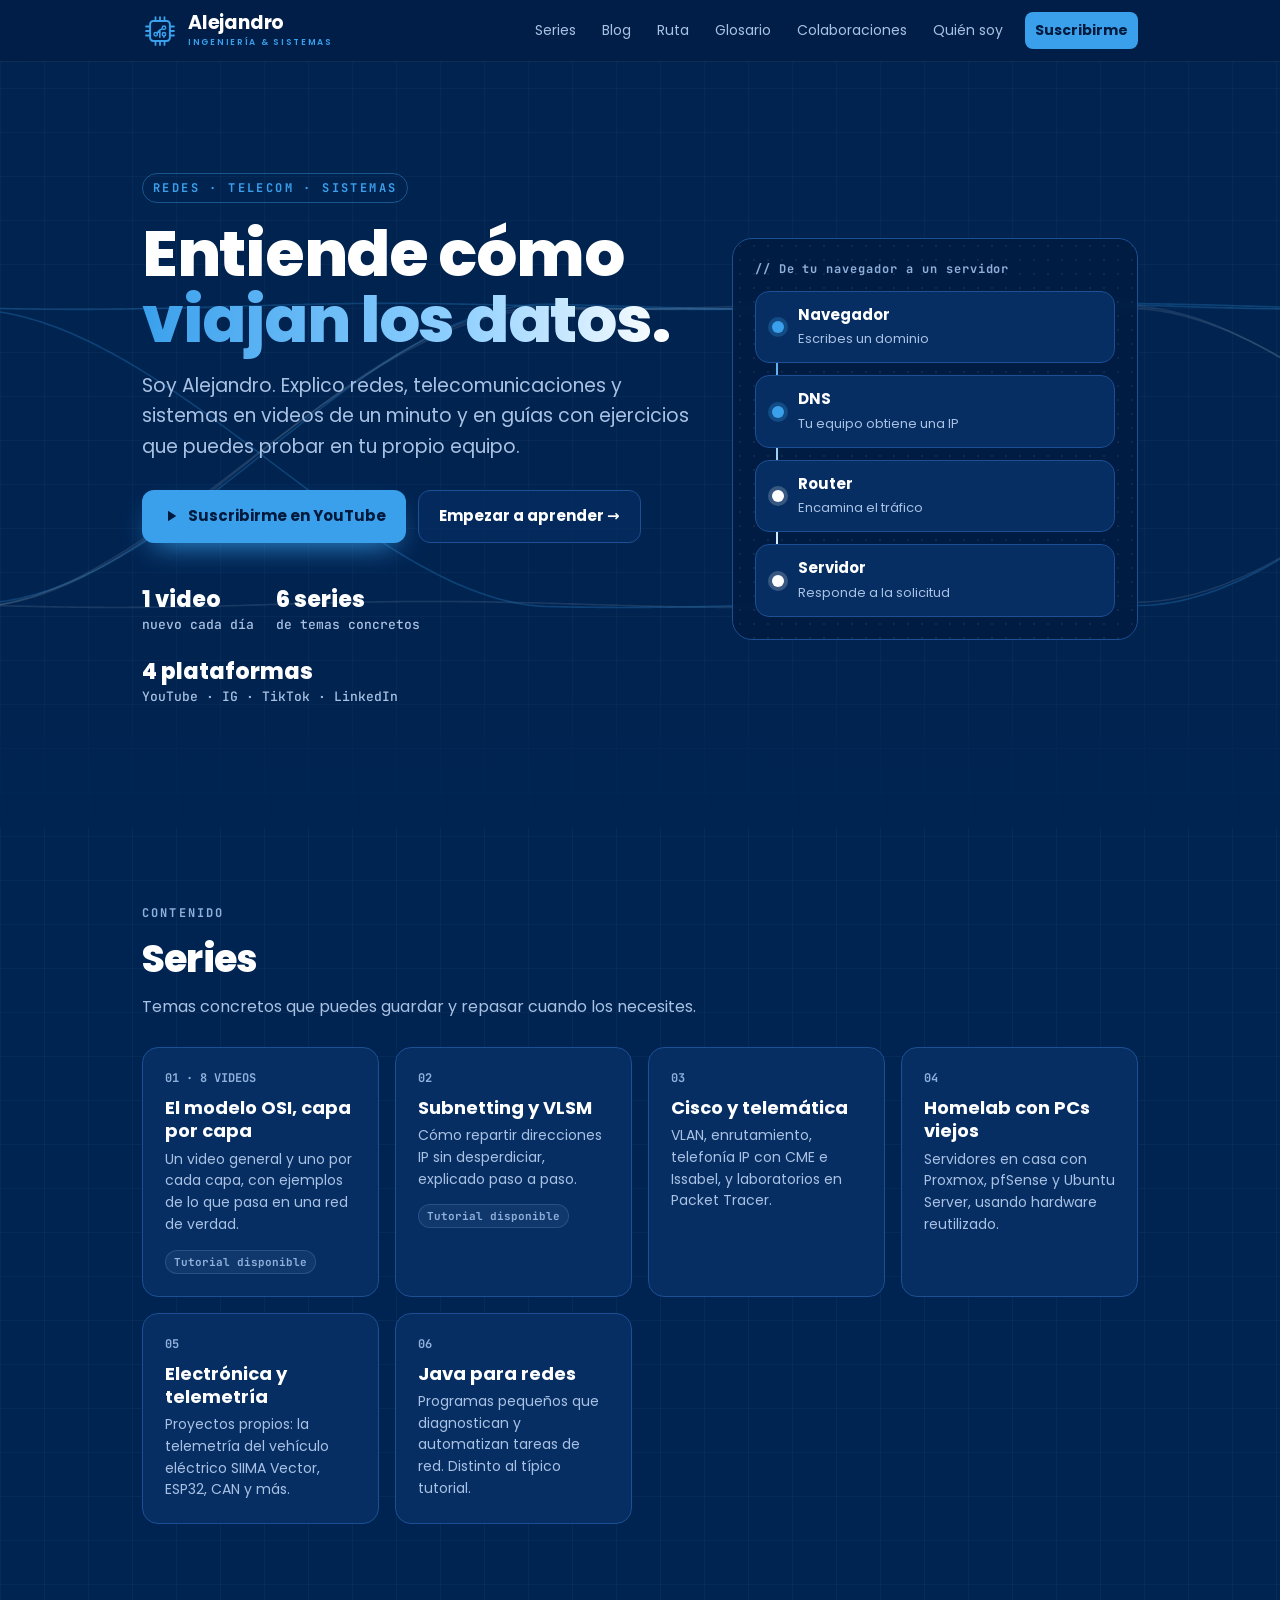
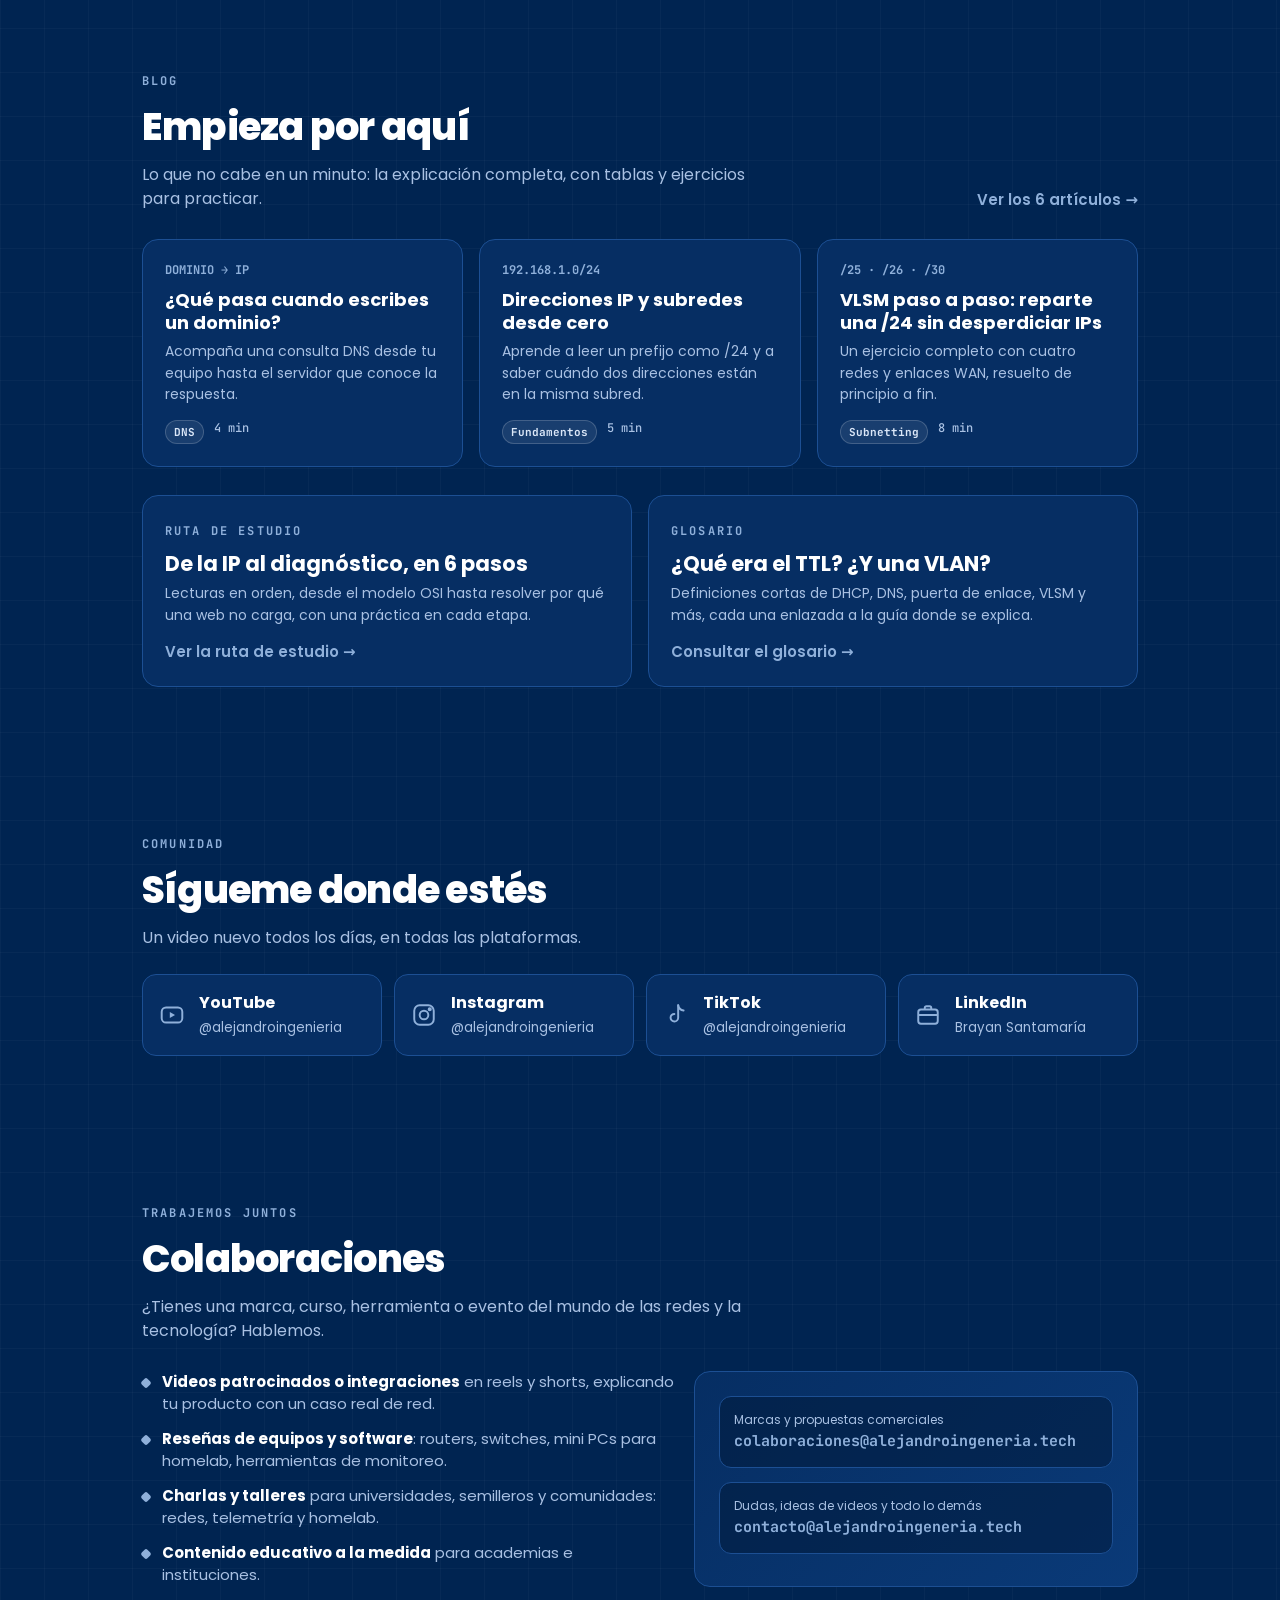
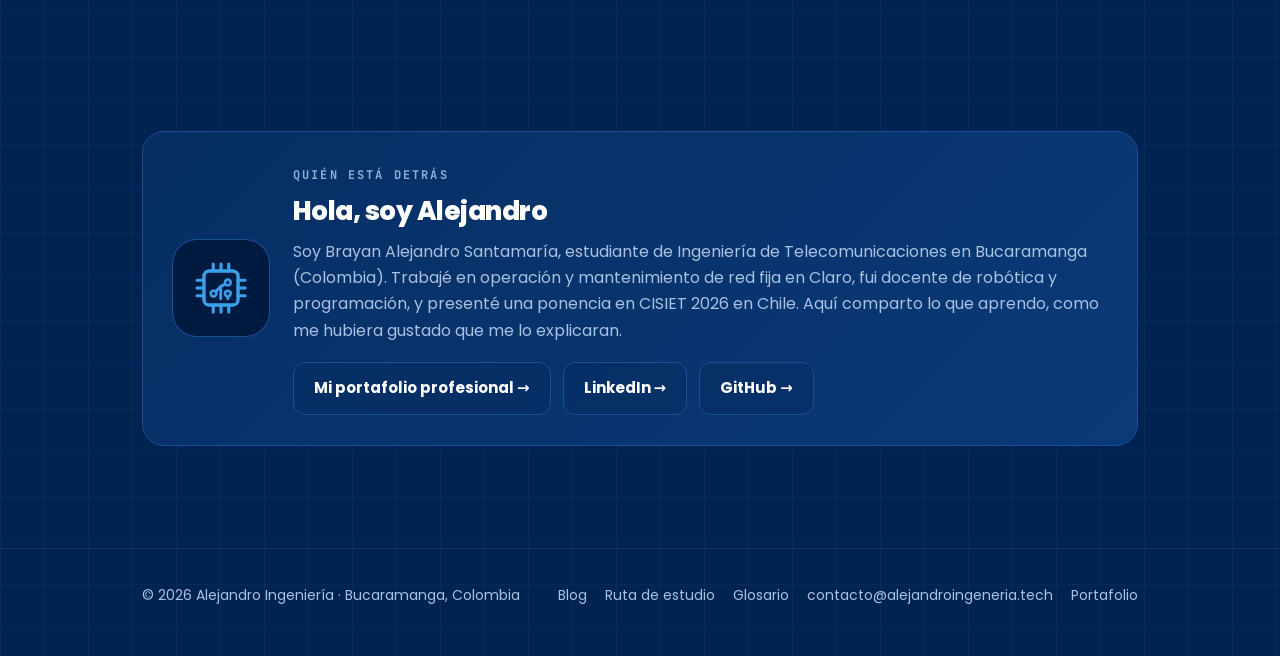
==== commit 4caa54ea: "Actualizar el sitio con la versión de Alejandro Ingeniería" ====
--- a/index.html
+++ b/index.html
@@ -4,9 +4,9 @@
 <meta charset="utf-8">
 <meta name="viewport" content="width=device-width, initial-scale=1">
 <title>Alejandro Ingeniería · Redes, telecom y sistemas explicados en corto</title>
-<meta name="description" content="Alejandro Ingeniería: redes, telecomunicaciones y sistemas explicados en videos cortos y tutoriales. Modelo OSI, VLSM, Cisco, homelab con Proxmox y electrónica.">
+<meta name="description" content="Aprende redes con Alejandro Ingeniería: videos cortos, guías con ejercicios, ruta de estudio y glosario. Modelo OSI, IP y subredes, VLSM, DNS, enrutamiento y Cisco.">
 <link rel="canonical" href="https://alejandroingeneria.tech/">
-<meta name="theme-color" content="#0b1020">
+<meta name="theme-color" content="#002451">
 <meta name="author" content="Brayan Alejandro Santamaría">
 <meta property="og:type" content="website">
 <meta property="og:site_name" content="Alejandro Ingeniería">
@@ -22,7 +22,7 @@
 <link rel="apple-touch-icon" href="assets/apple-touch-icon.png">
 <link rel="preconnect" href="https://fonts.googleapis.com">
 <link rel="preconnect" href="https://fonts.gstatic.com" crossorigin>
-<link href="https://fonts.googleapis.com/css2?family=Sora:wght@400;600;800&family=JetBrains+Mono:wght@500;700&display=swap" rel="stylesheet">
+<link href="https://fonts.googleapis.com/css2?family=Poppins:wght@400;500;600;700;800&family=JetBrains+Mono:wght@500;700&display=swap" rel="stylesheet">
 <link rel="stylesheet" href="assets/style.css">
 <script>document.documentElement.classList.add("js")</script>
 <script type="application/ld+json">
@@ -33,7 +33,7 @@
     {"@type":"Person","name":"Brayan Alejandro Santamaría","alternateName":"Alejandro Ingeniería","url":"https://alejandroingeneria.tech/",
      "jobTitle":"Estudiante de Ingeniería de Telecomunicaciones",
      "address":{"@type":"PostalAddress","addressLocality":"Bucaramanga","addressCountry":"CO"},
-     "sameAs":["https://www.youtube.com/@alejandroingenieria","https://www.instagram.com/alejandroingenieria/","https://www.tiktok.com/@alejandroingenieria","https://www.linkedin.com/in/brayan-santamaria-developer/","https://brayansantamaria.dev/"]}
+     "sameAs":["https://www.youtube.com/@alejandroingenieria","https://www.instagram.com/alejandroingenieria/","https://www.tiktok.com/@alejandroingenieria","https://www.linkedin.com/in/brayan-santamaria-developer/","https://brayansantamaria.dev/","https://github.com/brayansanpr1694"]}
   ]
 }
 </script>
@@ -44,13 +44,14 @@
 <nav aria-label="Principal">
   <div class="nav-in">
     <a class="brand" href="./" aria-label="Alejandro Ingeniería, inicio">
-      <svg viewBox="0 0 40 40" aria-hidden="true"><path d="M2 20 C 10 4, 30 4, 38 20 C 30 36, 10 36, 2 20 Z" fill="none" stroke="#f5c451" stroke-width="2.5"/><path d="M2 20 C 10 30, 30 10, 38 20" fill="none" stroke="#4da3ff" stroke-width="2"/><path d="M2 20 C 10 10, 30 30, 38 20" fill="none" stroke="#4da3ff" stroke-width="2"/></svg>
-      Alejandro Ingeniería
+      <svg viewBox="0 0 40 40" aria-hidden="true"><rect x="9" y="9" width="22" height="22" rx="3.5" fill="none" stroke="currentColor" stroke-width="2.2"/><path d="M15 4.5v4.5M20 4.5v4.5M25 4.5v4.5M15 31v4.5M20 31v4.5M25 31v4.5M4.5 15h4.5M4.5 20h4.5M4.5 25h4.5M31 15h4.5M31 20h4.5M31 25h4.5" stroke="currentColor" stroke-width="2" stroke-linecap="round"/><path d="M15.2 23.6l4.6-4.6 4.6-2.6M19.8 19v8M24.4 23.8V27" fill="none" stroke="currentColor" stroke-width="1.8" stroke-linecap="round" stroke-linejoin="round"/><circle cx="15.2" cy="23.6" r="1.9" fill="#002451" stroke="currentColor" stroke-width="1.6"/><circle cx="24.4" cy="16.4" r="1.9" fill="#002451" stroke="currentColor" stroke-width="1.6"/><circle cx="24.4" cy="23.6" r="1.9" fill="#002451" stroke="currentColor" stroke-width="1.6"/></svg><span class="wm"><b>Alejandro</b><small>Ingeniería &amp; Sistemas</small></span>
     </a>
     <button class="menu-btn" aria-label="Abrir menú" aria-expanded="false" aria-controls="menu"><span></span><span></span><span></span></button>
     <div class="links" id="menu">
       <a href="#series">Series</a>
       <a href="blog/">Blog</a>
+      <a href="ruta/">Ruta</a>
+      <a href="glosario/">Glosario</a>
       <a href="#colaboraciones">Colaboraciones</a>
       <a href="#quien">Quién soy</a>
       <a class="pill" href="https://www.youtube.com/@alejandroingenieria?sub_confirmation=1" target="_blank" rel="noopener">Suscribirme</a>
@@ -60,20 +61,31 @@
 
 <header class="hero-wrap">
   <canvas id="eye" aria-hidden="true"></canvas>
-  <div class="hero">
+  <div class="hero hero-grid">
+   <div>
     <span class="tag">Redes · Telecom · Sistemas</span>
-    <h1>Lo que nadie te explica<br><span class="grad">de las redes, en corto.</span></h1>
-    <p class="lead">Videos de un minuto y tutoriales escritos sobre redes, telecomunicaciones y sistemas: modelo OSI, subnetting, Cisco, servidores en casa con Proxmox y proyectos reales de ingeniería.</p>
+    <h1>Entiende cómo<br><span class="grad">viajan los datos.</span></h1>
+    <p class="lead">Soy Alejandro. Explico redes, telecomunicaciones y sistemas en videos de un minuto y en guías con ejercicios que puedes probar en tu propio equipo.</p>
     <div class="cta">
       <a class="btn y" href="https://www.youtube.com/@alejandroingenieria?sub_confirmation=1" target="_blank" rel="noopener">
         <svg viewBox="0 0 24 24" fill="currentColor" aria-hidden="true"><path d="M8 5v14l11-7z"/></svg>Suscribirme en YouTube</a>
-      <a class="btn o" href="blog/">Leer los tutoriales →</a>
+      <a class="btn o" href="ruta/">Empezar a aprender →</a>
     </div>
     <div class="stats" aria-label="Datos del canal">
       <div><b>1 video</b>nuevo cada día</div>
       <div><b>6 series</b>de temas concretos</div>
       <div><b>4 plataformas</b>YouTube · IG · TikTok · LinkedIn</div>
     </div>
+   </div>
+   <div class="flow reveal" aria-label="Recorrido de una petición web">
+     <div class="ttl">// De tu navegador a un servidor</div>
+     <ol>
+       <li><i></i><span><b>Navegador</b><small>Escribes un dominio</small></span></li>
+       <li><i></i><span><b>DNS</b><small>Tu equipo obtiene una IP</small></span></li>
+       <li><i></i><span><b>Router</b><small>Encamina el tráfico</small></span></li>
+       <li><i></i><span><b>Servidor</b><small>Responde a la solicitud</small></span></li>
+     </ol>
+   </div>
   </div>
 </header>
 
@@ -96,24 +108,44 @@
   <div class="head-row">
     <div>
       <span class="eyebrow">Blog</span>
-      <h2>Tutoriales escritos</h2>
-      <p class="sub">Lo que no cabe en un minuto: la explicación completa, con tablas y ejemplos para practicar.</p>
-    </div>
-    <a class="more" href="blog/">Ver todo el blog →</a>
+      <h2>Empieza por aquí</h2>
+      <p class="sub">Lo que no cabe en un minuto: la explicación completa, con tablas y ejercicios para practicar.</p>
+    </div>
+    <a class="more" href="blog/">Ver los 6 artículos →</a>
   </div>
   <div class="grid">
+    <a class="card reveal" href="blog/como-funciona-dns.html">
+      <div class="n">DOMINIO → IP</div>
+      <h3>¿Qué pasa cuando escribes un dominio?</h3>
+      <p>Acompaña una consulta DNS desde tu equipo hasta el servidor que conoce la respuesta.</p>
+      <div class="meta"><span class="chip">DNS</span><span>4 min</span></div>
+    </a>
+    <a class="card reveal" href="blog/direcciones-ip-y-subredes.html">
+      <div class="n">192.168.1.0/24</div>
+      <h3>Direcciones IP y subredes desde cero</h3>
+      <p>Aprende a leer un prefijo como /24 y a saber cuándo dos direcciones están en la misma subred.</p>
+      <div class="meta"><span class="chip">Fundamentos</span><span>5 min</span></div>
+    </a>
     <a class="card reveal" href="blog/vlsm-paso-a-paso.html">
-      <span class="chip">Subnetting</span>
+      <div class="n">/25 · /26 · /30</div>
       <h3>VLSM paso a paso: reparte una /24 sin desperdiciar IPs</h3>
       <p>Un ejercicio completo con cuatro redes y enlaces WAN, resuelto de principio a fin.</p>
-      <div class="meta"><span>8 min de lectura</span></div>
-    </a>
-    <a class="card reveal" href="blog/modelo-osi-explicado.html">
-      <span class="chip">Fundamentos</span>
-      <h3>El modelo OSI explicado con lo que pasa al abrir una página web</h3>
-      <p>Las 7 capas, qué hace cada una, sus PDU y qué equipos trabajan en ellas.</p>
-      <div class="meta"><span>9 min de lectura</span></div>
-    </a>
+      <div class="meta"><span class="chip">Subnetting</span><span>8 min</span></div>
+    </a>
+  </div>
+  <div class="learn">
+    <div class="card reveal">
+      <span class="eyebrow">Ruta de estudio</span>
+      <h3 style="margin-top:8px">De la IP al diagnóstico, en 6 pasos</h3>
+      <p>Lecturas en orden, desde el modelo OSI hasta resolver por qué una web no carga, con una práctica en cada etapa.</p>
+      <a class="more" href="ruta/">Ver la ruta de estudio →</a>
+    </div>
+    <div class="card reveal">
+      <span class="eyebrow">Glosario</span>
+      <h3 style="margin-top:8px">¿Qué era el TTL? ¿Y una VLAN?</h3>
+      <p>Definiciones cortas de DHCP, DNS, puerta de enlace, VLSM y más, cada una enlazada a la guía donde se explica.</p>
+      <a class="more" href="glosario/">Consultar el glosario →</a>
+    </div>
   </div>
 </section>
 
@@ -160,7 +192,7 @@
 <section id="quien">
   <div class="who">
     <div class="av" aria-hidden="true">
-      <svg viewBox="0 0 40 40"><path d="M2 20 C 10 4, 30 4, 38 20 C 30 36, 10 36, 2 20 Z" fill="none" stroke="#0b1020" stroke-width="2.6"/><path d="M2 20 C 10 30, 30 10, 38 20" fill="none" stroke="#0b1020" stroke-width="2"/><path d="M2 20 C 10 10, 30 30, 38 20" fill="none" stroke="#0b1020" stroke-width="2"/></svg>
+      <svg viewBox="0 0 40 40" aria-hidden="true"><rect x="9" y="9" width="22" height="22" rx="3.5" fill="none" stroke="currentColor" stroke-width="2.2"/><path d="M15 4.5v4.5M20 4.5v4.5M25 4.5v4.5M15 31v4.5M20 31v4.5M25 31v4.5M4.5 15h4.5M4.5 20h4.5M4.5 25h4.5M31 15h4.5M31 20h4.5M31 25h4.5" stroke="currentColor" stroke-width="2" stroke-linecap="round"/><path d="M15.2 23.6l4.6-4.6 4.6-2.6M19.8 19v8M24.4 23.8V27" fill="none" stroke="currentColor" stroke-width="1.8" stroke-linecap="round" stroke-linejoin="round"/><circle cx="15.2" cy="23.6" r="1.9" fill="#002451" stroke="currentColor" stroke-width="1.6"/><circle cx="24.4" cy="16.4" r="1.9" fill="#002451" stroke="currentColor" stroke-width="1.6"/><circle cx="24.4" cy="23.6" r="1.9" fill="#002451" stroke="currentColor" stroke-width="1.6"/></svg>
     </div>
     <div>
       <span class="eyebrow">Quién está detrás</span>
@@ -169,6 +201,7 @@
       <div class="cta" style="margin-top:18px">
         <a class="btn o" href="https://brayansantamaria.dev/" target="_blank" rel="noopener">Mi portafolio profesional →</a>
         <a class="btn o" href="https://www.linkedin.com/in/brayan-santamaria-developer/" target="_blank" rel="noopener">LinkedIn →</a>
+        <a class="btn o" href="https://github.com/brayansanpr1694" target="_blank" rel="noopener">GitHub →</a>
       </div>
     </div>
   </div>
@@ -180,6 +213,8 @@
     <div>© <span data-year>2026</span> Alejandro Ingeniería · Bucaramanga, Colombia</div>
     <div class="cols">
       <a href="blog/">Blog</a>
+      <a href="ruta/">Ruta de estudio</a>
+      <a href="glosario/">Glosario</a>
       <a href="mailto:contacto@alejandroingeneria.tech">contacto@alejandroingeneria.tech</a>
       <a href="https://brayansantamaria.dev/" target="_blank" rel="noopener">Portafolio</a>
     </div>
--- a/assets/style.css
+++ b/assets/style.css
@@ -0,0 +1,250 @@
+/* Alejandro Ingeniería — estilos compartidos */
+:root{
+  --bg:#002451;--bg2:#001b3f;--panel:#062e63;--panel2:#0a3a78;--line:#1c4f93;
+  --txt:#ffffff;--mut:#a9c1e3;--gold:#3aa0ec;--gold2:#8fd0ff;--blue:#ffffff;
+  --on:#001a3d;--soft:#8fb0da;--softbg:#1d4475;--softline:#4a73a8;--r:16px;--max:1040px;
+  --mono:'JetBrains Mono',ui-monospace,SFMono-Regular,Menlo,monospace;
+}
+*{box-sizing:border-box;margin:0;padding:0}
+html{scroll-behavior:smooth;scroll-padding-top:80px}
+body{background:var(--bg);color:var(--txt);font-family:Poppins,system-ui,-apple-system,Segoe UI,sans-serif;overflow-x:hidden;line-height:1.5;-webkit-font-smoothing:antialiased}
+a{color:inherit}
+img,svg{display:block;max-width:100%}
+::selection{background:var(--gold);color:var(--on)}
+:focus-visible{outline:2px solid var(--gold);outline-offset:3px;border-radius:6px}
+.skip{position:absolute;left:-999px;top:8px;z-index:50;background:var(--gold);color:var(--on);padding:8px 14px;border-radius:8px;font-weight:700}
+.skip:focus{left:8px}
+
+/* ---------- Navegación ---------- */
+body > nav{position:fixed;top:0;left:0;right:0;z-index:20;background:rgba(0,30,70,.82);backdrop-filter:blur(12px);-webkit-backdrop-filter:blur(12px);border-bottom:1px solid #ffffff10}
+.nav-in{max-width:var(--max);margin:0 auto;display:flex;justify-content:space-between;align-items:center;padding:12px 22px}
+.brand{display:flex;align-items:center;gap:10px;font-weight:800;text-decoration:none;letter-spacing:-.01em}
+.brand svg{width:34px;height:34px;flex:none}
+.links{display:flex;align-items:center;gap:6px}
+.links a{color:var(--mut);text-decoration:none;font-size:14px;padding:8px 10px;border-radius:8px}
+.links a:hover,.links a[aria-current="page"]{color:var(--gold)}
+.links a.pill{color:var(--on);background:var(--gold);font-weight:700;margin-left:6px}
+.links a.pill:hover{color:var(--on);filter:brightness(1.08)}
+.menu-btn{display:none;background:none;border:1px solid var(--line);color:var(--txt);border-radius:10px;width:42px;height:40px;cursor:pointer}
+.menu-btn span{display:block;width:18px;height:2px;background:currentColor;margin:4px auto;transition:transform .2s,opacity .2s}
+@media(max-width:760px){
+  .menu-btn{display:block}
+  .links{position:absolute;top:100%;left:0;right:0;flex-direction:column;align-items:stretch;gap:0;padding:8px 14px 16px;background:rgba(0,30,70,.97);border-bottom:1px solid var(--line);display:none}
+  .links.open{display:flex}
+  .links a{padding:14px 10px;font-size:16px;border-bottom:1px solid #ffffff0a}
+  .links a.pill{margin:10px 0 0;text-align:center;border:0}
+  nav.open .menu-btn span:nth-child(1){transform:translateY(6px) rotate(45deg)}
+  nav.open .menu-btn span:nth-child(2){opacity:0}
+  nav.open .menu-btn span:nth-child(3){transform:translateY(-6px) rotate(-45deg)}
+}
+
+/* ---------- Hero ---------- */
+header.hero-wrap{position:relative;min-height:92vh;display:flex;align-items:center;padding:120px 22px 70px;overflow:hidden}
+#eye{position:absolute;inset:0;width:100%;height:100%;opacity:.55}
+header.hero-wrap::after{content:"";position:absolute;inset:auto 0 0 0;height:160px;background:linear-gradient(transparent,var(--bg));pointer-events:none}
+.hero{position:relative;z-index:1;max-width:calc(var(--max) - 44px);margin:0 auto;width:100%}
+.tag{display:inline-block;font:700 12px var(--mono);letter-spacing:.2em;color:var(--gold);border:1px solid #3aa0ec66;padding:6px 10px;border-radius:99px;text-transform:uppercase}
+h1{font-size:clamp(38px,7vw,76px);line-height:1.03;font-weight:800;letter-spacing:-.03em;margin:18px 0}
+.grad{background:linear-gradient(90deg,var(--gold),var(--gold2),var(--blue));-webkit-background-clip:text;background-clip:text;color:transparent}
+.lead{max-width:620px;color:var(--mut);font-size:clamp(16px,2vw,19px);line-height:1.6}
+.cta{display:flex;gap:12px;flex-wrap:wrap;margin-top:28px}
+.btn{display:inline-flex;align-items:center;gap:8px;padding:14px 20px;border-radius:12px;font-weight:700;text-decoration:none;transition:transform .15s,box-shadow .15s,border-color .15s;font-size:15px}
+.btn:hover{transform:translateY(-2px)}
+.btn svg{width:18px;height:18px}
+.btn.y{background:var(--gold);color:var(--on);box-shadow:0 12px 30px -12px var(--gold)}
+.btn.o{border:1px solid var(--line);background:#062e63aa}
+.btn.o:hover{border-color:var(--gold)}
+.stats{display:flex;gap:28px;flex-wrap:wrap;margin-top:40px;font:500 13px var(--mono);color:var(--mut)}
+.stats b{display:block;font:800 22px Poppins,sans-serif;color:var(--txt)}
+
+/* ---------- Secciones ---------- */
+section{max-width:var(--max);margin:0 auto;padding:72px 22px}
+.eyebrow{font:700 12px var(--mono);letter-spacing:.18em;color:var(--gold);text-transform:uppercase}
+h2{font-size:clamp(26px,4vw,38px);font-weight:800;letter-spacing:-.02em;margin-top:6px}
+.sub{color:var(--mut);margin-top:8px;max-width:640px}
+.head-row{display:flex;justify-content:space-between;align-items:flex-end;gap:16px;flex-wrap:wrap}
+.more{color:var(--gold);text-decoration:none;font-weight:600;font-size:15px}
+.more:hover{text-decoration:underline}
+.grid{display:grid;grid-template-columns:repeat(auto-fit,minmax(230px,1fr));gap:16px;margin-top:28px}
+.card{background:var(--panel);border:1px solid var(--line);border-radius:var(--r);padding:22px;transition:transform .2s,border-color .2s}
+.js .reveal{opacity:0;transform:translateY(20px)}
+.js .reveal.in{opacity:1;transform:none;transition:opacity .6s,transform .6s,border-color .2s}
+.card:hover{border-color:var(--gold)}
+.card .n{font:700 12px var(--mono);color:var(--gold)}
+.card h3{margin:10px 0 6px;font-size:18px;line-height:1.3}
+.card p{color:var(--mut);font-size:14px;line-height:1.55}
+a.card{display:block;text-decoration:none}
+.card .meta{display:flex;gap:10px;flex-wrap:wrap;margin-top:14px;font:500 12px var(--mono);color:var(--mut)}
+.chip{display:inline-block;font:700 11px var(--mono);padding:4px 8px;border-radius:99px;background:#ffffff14;color:#dbe7f8;border:1px solid #ffffff2e}
+.chip.g{background:#3aa0ec1f;color:var(--gold);border-color:#3aa0ec40}
+.soon{opacity:.6}
+
+/* Redes */
+.social{display:grid;grid-template-columns:repeat(auto-fit,minmax(210px,1fr));gap:12px;margin-top:24px}
+.social a{display:flex;align-items:center;gap:14px;padding:16px;border-radius:14px;background:var(--panel);border:1px solid var(--line);text-decoration:none;transition:border-color .2s,transform .15s}
+.social a:hover{border-color:var(--blue);transform:translateY(-2px)}
+.social svg{width:26px;height:26px;flex:none;color:var(--gold)}
+.social b{display:block}
+.social small{color:var(--mut)}
+
+/* Colaboraciones */
+.collab{display:grid;grid-template-columns:1.2fr 1fr;gap:20px;margin-top:28px}
+.collab ul{list-style:none;display:grid;gap:12px}
+.collab li{display:flex;gap:12px;align-items:flex-start;color:var(--mut);font-size:15px}
+.collab li::before{content:"";width:8px;height:8px;border-radius:2px;background:var(--gold);margin-top:8px;flex:none;transform:rotate(45deg)}
+.collab li b{color:var(--txt)}
+.mailbox{background:linear-gradient(135deg,var(--panel),var(--panel2));border:1px solid var(--line);border-radius:var(--r);padding:24px;display:flex;flex-direction:column;gap:14px}
+.mail{display:block;text-decoration:none;padding:14px;border-radius:12px;border:1px solid var(--line);background:#001b3f99;transition:border-color .2s}
+.mail:hover{border-color:var(--gold)}
+.mail small{display:block;color:var(--mut);font-size:12px}
+.mail span{font:700 15px var(--mono);color:var(--gold);word-break:break-all}
+@media(max-width:760px){.collab{grid-template-columns:1fr}}
+
+/* Quién soy */
+.who{display:grid;grid-template-columns:auto 1fr;gap:24px;align-items:center;background:linear-gradient(135deg,var(--panel),var(--panel2));border:1px solid var(--line);border-radius:22px;padding:30px}
+.who .av{width:96px;height:96px;border-radius:24px;display:grid;place-items:center;background:var(--bg2);color:var(--gold);box-shadow:0 0 0 1px var(--line),0 0 40px -8px var(--gold)}
+.who .av svg{width:62px;height:62px}
+.who p{color:var(--mut);line-height:1.65;margin-top:8px}
+@media(max-width:600px){.who{grid-template-columns:1fr;text-align:center}.who .av{width:96px;height:96px;border-radius:24px;display:grid;place-items:center;background:var(--bg2);color:var(--gold);box-shadow:0 0 0 1px var(--line),0 0 40px -8px var(--gold)}.who .cta{justify-content:center}}
+
+/* Footer */
+footer{border-top:1px solid #ffffff10;margin-top:30px}
+.foot{max-width:var(--max);margin:0 auto;padding:36px 22px 50px;display:flex;justify-content:space-between;gap:20px;flex-wrap:wrap;color:var(--mut);font-size:14px}
+.foot a{color:var(--mut);text-decoration:none}
+.foot a:hover{color:var(--gold)}
+.foot .cols{display:flex;gap:18px;flex-wrap:wrap}
+
+/* ---------- Artículos del blog ---------- */
+.page-head{padding:130px 22px 30px;max-width:780px;margin:0 auto}
+.page-head h1{font-size:clamp(32px,5.5vw,52px)}
+.crumbs{font:500 13px var(--mono);color:var(--mut)}
+.crumbs a{color:var(--mut);text-decoration:none}
+.crumbs a:hover{color:var(--gold)}
+.post-meta{display:flex;gap:10px;flex-wrap:wrap;align-items:center;color:var(--mut);font-size:14px;margin-top:6px}
+article.post{max-width:780px;margin:0 auto;padding:10px 22px 40px;font-size:17px;line-height:1.75;color:#dbe7f8}
+article.post h2{font-size:clamp(22px,3vw,28px);margin:44px 0 12px;color:var(--txt)}
+article.post h3{font-size:19px;margin:28px 0 8px;color:var(--txt)}
+article.post p{margin:14px 0}
+article.post ul,article.post ol{margin:14px 0 14px 22px}
+article.post li{margin:6px 0}
+article.post strong{color:var(--txt)}
+article.post a{color:var(--gold)}
+article.post code{font:500 .9em var(--mono);background:#ffffff0d;border:1px solid #ffffff14;padding:1px 6px;border-radius:6px;color:var(--gold2)}
+article.post pre{background:#001634;border:1px solid var(--line);border-radius:14px;padding:18px;overflow-x:auto;margin:18px 0;font-size:14px;line-height:1.6}
+article.post pre code{background:none;border:0;padding:0;color:#d6ecff}
+.tbl{overflow-x:auto;margin:18px 0;border:1px solid var(--line);border-radius:14px}
+.tbl table{width:100%;border-collapse:collapse;font-size:14.5px;min-width:560px}
+.tbl th,.tbl td{padding:11px 14px;text-align:left;border-bottom:1px solid var(--line)}
+.tbl th{background:var(--panel);color:var(--gold);font:700 12px var(--mono);letter-spacing:.06em;text-transform:uppercase}
+.tbl tr:last-child td{border-bottom:0}
+.tbl td code{white-space:nowrap}
+.note{border-left:3px solid var(--gold);background:#3aa0ec14;padding:14px 18px;border-radius:0 12px 12px 0;margin:20px 0}
+.note.b{border-color:var(--blue);background:#8fd0ff12}
+.post-cta{max-width:780px;margin:10px auto 0;padding:0 22px}
+.post-cta .box{background:linear-gradient(135deg,var(--panel),var(--panel2));border:1px solid var(--line);border-radius:var(--r);padding:24px;display:flex;justify-content:space-between;align-items:center;gap:18px;flex-wrap:wrap}
+.post-cta h3{font-size:19px}
+.post-cta p{color:var(--mut);font-size:14px;margin-top:4px}
+
+@media (prefers-reduced-motion:reduce){
+  html{scroll-behavior:auto}
+  *,*::before,*::after{transition:none!important;animation:none!important}
+  .js .reveal{opacity:1;transform:none}
+}
+
+/* ---------- Hero con diagrama ---------- */
+.hero-grid{display:grid;grid-template-columns:1.15fr .85fr;gap:40px;align-items:center}
+@media(max-width:900px){.hero-grid{grid-template-columns:1fr}}
+.flow{background:#001b3fcc;border:1px solid var(--line);border-radius:20px;padding:22px;backdrop-filter:blur(6px);-webkit-backdrop-filter:blur(6px);background-image:radial-gradient(#ffffff10 1px,transparent 1px);background-size:14px 14px}
+.flow .ttl{font:700 12px var(--mono);color:var(--gold);letter-spacing:.08em;margin-bottom:14px}
+.flow ol{list-style:none;position:relative;display:grid;gap:12px}
+.flow ol::before{content:"";position:absolute;left:19px;top:20px;bottom:20px;width:2px;background:linear-gradient(var(--gold),var(--blue))}
+.flow li{position:relative;display:flex;gap:14px;align-items:center;background:var(--panel);border:1px solid var(--line);border-radius:14px;padding:12px 14px}
+.flow li i{flex:none;width:12px;height:12px;border-radius:50%;background:var(--gold);box-shadow:0 0 0 4px #3aa0ec40;margin-left:2px;position:relative;z-index:1}
+.flow li:nth-child(n+3) i{background:var(--blue);box-shadow:0 0 0 4px #ffffff2e}
+.flow li b{display:block;font-size:15px}
+.flow li small{color:var(--mut);font-size:13px}
+.js .flow li{opacity:0;transform:translateX(12px);transition:opacity .5s,transform .5s}
+.js .flow.in li{opacity:1;transform:none}
+.flow.in li:nth-child(2){transition-delay:.15s}.flow.in li:nth-child(3){transition-delay:.3s}.flow.in li:nth-child(4){transition-delay:.45s}
+
+/* ---------- Aprende (ruta + glosario en portada) ---------- */
+.learn{display:grid;grid-template-columns:1fr 1fr;gap:16px;margin-top:28px}
+@media(max-width:700px){.learn{grid-template-columns:1fr}}
+.learn .card h3{font-size:21px}
+.learn .card .more{display:inline-block;margin-top:14px}
+
+/* ---------- Blog: filtros ---------- */
+.page-head.wide{max-width:var(--max)}
+.filters{display:flex;gap:8px;flex-wrap:wrap}
+.filter{font:600 13px Poppins,sans-serif;color:var(--mut);background:var(--panel);border:1px solid var(--line);padding:8px 14px;border-radius:99px;cursor:pointer}
+.filter:hover{color:var(--txt)}
+.filter.on{background:var(--gold);color:var(--on);border-color:var(--gold)}
+.count{color:var(--mut);font:500 13px var(--mono);margin-top:14px}
+.next{margin-top:36px;padding-top:18px;border-top:1px solid var(--line)}
+article.post details{background:var(--panel);border:1px solid var(--line);border-radius:12px;padding:12px 16px;margin:14px 0}
+article.post summary{cursor:pointer;color:var(--gold);font-weight:700}
+article.post details p{margin:10px 0 0}
+
+/* ---------- Ruta de estudio ---------- */
+.steps{list-style:none;display:grid;gap:14px;position:relative}
+.steps::before{content:"";position:absolute;left:27px;top:24px;bottom:24px;width:2px;background:linear-gradient(var(--gold),var(--blue));opacity:.5}
+.step{display:grid;grid-template-columns:56px 1fr;gap:16px;background:var(--panel);border:1px solid var(--line);border-radius:var(--r);padding:20px;position:relative}
+.step .num{width:56px;height:56px;border-radius:14px;display:grid;place-items:center;font:800 18px var(--mono);color:var(--on);background:var(--gold);position:relative;z-index:1}
+.step:nth-child(n+4) .num{background:var(--blue);color:var(--on)}
+.step h3{font-size:19px;margin:8px 0 6px;line-height:1.3}
+.step h3 a{text-decoration:none}
+.step h3 a:hover{color:var(--gold)}
+.step p{color:var(--mut);font-size:14.5px}
+.step .prac{margin-top:10px;padding-top:10px;border-top:1px dashed var(--line);color:#dbe7f8}
+.step .prac b{color:var(--gold)}
+@media(max-width:520px){.step{grid-template-columns:1fr}.steps::before{display:none}}
+
+/* ---------- Glosario ---------- */
+.search{width:100%;margin-top:22px;padding:14px 16px;border-radius:12px;border:1px solid var(--line);background:var(--panel);color:var(--txt);font:500 16px Poppins,sans-serif}
+.search:focus{outline:2px solid var(--gold);outline-offset:2px}
+.jump{display:flex;flex-wrap:wrap;gap:6px;margin-bottom:22px}
+.jump a{font:500 12px var(--mono);color:var(--mut);text-decoration:none;border:1px solid var(--line);padding:5px 9px;border-radius:8px}
+.jump a:hover{color:var(--gold);border-color:var(--gold)}
+.glossary{display:grid;gap:12px}
+.term{background:var(--panel);border:1px solid var(--line);border-radius:14px;padding:18px 20px;scroll-margin-top:90px}
+.term:target{border-color:var(--gold)}
+.term dt{font-weight:800;font-size:18px;color:var(--gold)}
+.term dd{color:#dbe7f8;margin-top:6px;line-height:1.6}
+.term dd a{display:block;margin-top:8px;color:var(--blue);font-size:14px;text-decoration:none}
+.term dd a:hover{text-decoration:underline}
+.empty{color:var(--mut)}
+.hero-grid h1{font-size:clamp(38px,5.4vw,64px)}
+.hero-grid .stats{gap:22px}
+.flow ol::before{left:21px}
+.crumbs{margin-bottom:12px}
+
+/* ---------- Identidad Alejandro Ingeniería (chip) ---------- */
+body{background-color:var(--bg);background-image:linear-gradient(#ffffff07 1px,transparent 1px),linear-gradient(90deg,#ffffff07 1px,transparent 1px);background-size:44px 44px}
+h1,h2,h3,.brand b{font-family:Poppins,system-ui,sans-serif}
+h1{letter-spacing:-.02em}
+.brand{color:var(--gold);gap:10px}
+.brand svg{width:36px;height:36px}
+.wm{display:flex;flex-direction:column;line-height:1}
+.wm b{color:#fff;font-size:19px;font-weight:700;letter-spacing:-.01em}
+.wm small{color:var(--gold);font:600 8.5px Poppins,sans-serif;letter-spacing:.2em;text-transform:uppercase;margin-top:4px}
+.grad{background-image:linear-gradient(90deg,#3aa0ec,#8fd0ff 60%,#ffffff);-webkit-background-clip:text;background-clip:text;color:transparent}
+.btn.y{box-shadow:0 12px 30px -12px #3aa0ec}
+.tag{border-color:#3aa0ec66}
+header.hero-wrap::after{background:linear-gradient(transparent,var(--bg))}
+.flow li:nth-child(n+3) i{background:#fff;box-shadow:0 0 0 4px #ffffff33}
+.step:nth-child(n+4) .num{background:#fff;color:var(--on)}
+.links a.pill:hover{filter:brightness(1.1)}
+
+/* ---------- Acento suave fuera del hero ---------- */
+.eyebrow,.more,.card .n,.chip.g,.mail span,.tbl th,.flow .ttl,.step .prac b,.term dt,
+article.post a,article.post summary,.foot a:hover,.crumbs a:hover,.step h3 a:hover,.jump a:hover{color:var(--soft)}
+.social svg{color:var(--soft)}
+.chip.g{background:#8fb0da14;border-color:#8fb0da33}
+.collab li::before{background:var(--soft)}
+.card:hover,.mail:hover,.btn.o:hover,.term:target,.jump a:hover{border-color:var(--softline)}
+.note{border-left-color:var(--soft);background:#8fb0da0f}
+.filter.on{background:var(--softbg);color:#fff;border-color:var(--softline)}
+.step .num,.step:nth-child(n+4) .num{background:var(--softbg);color:#fff;border:1px solid var(--softline)}
+.steps::before{background:var(--softline)}
+.who .av{color:var(--gold);box-shadow:0 0 0 1px var(--line)}
+.links a:hover,.links a[aria-current="page"]{color:#fff}
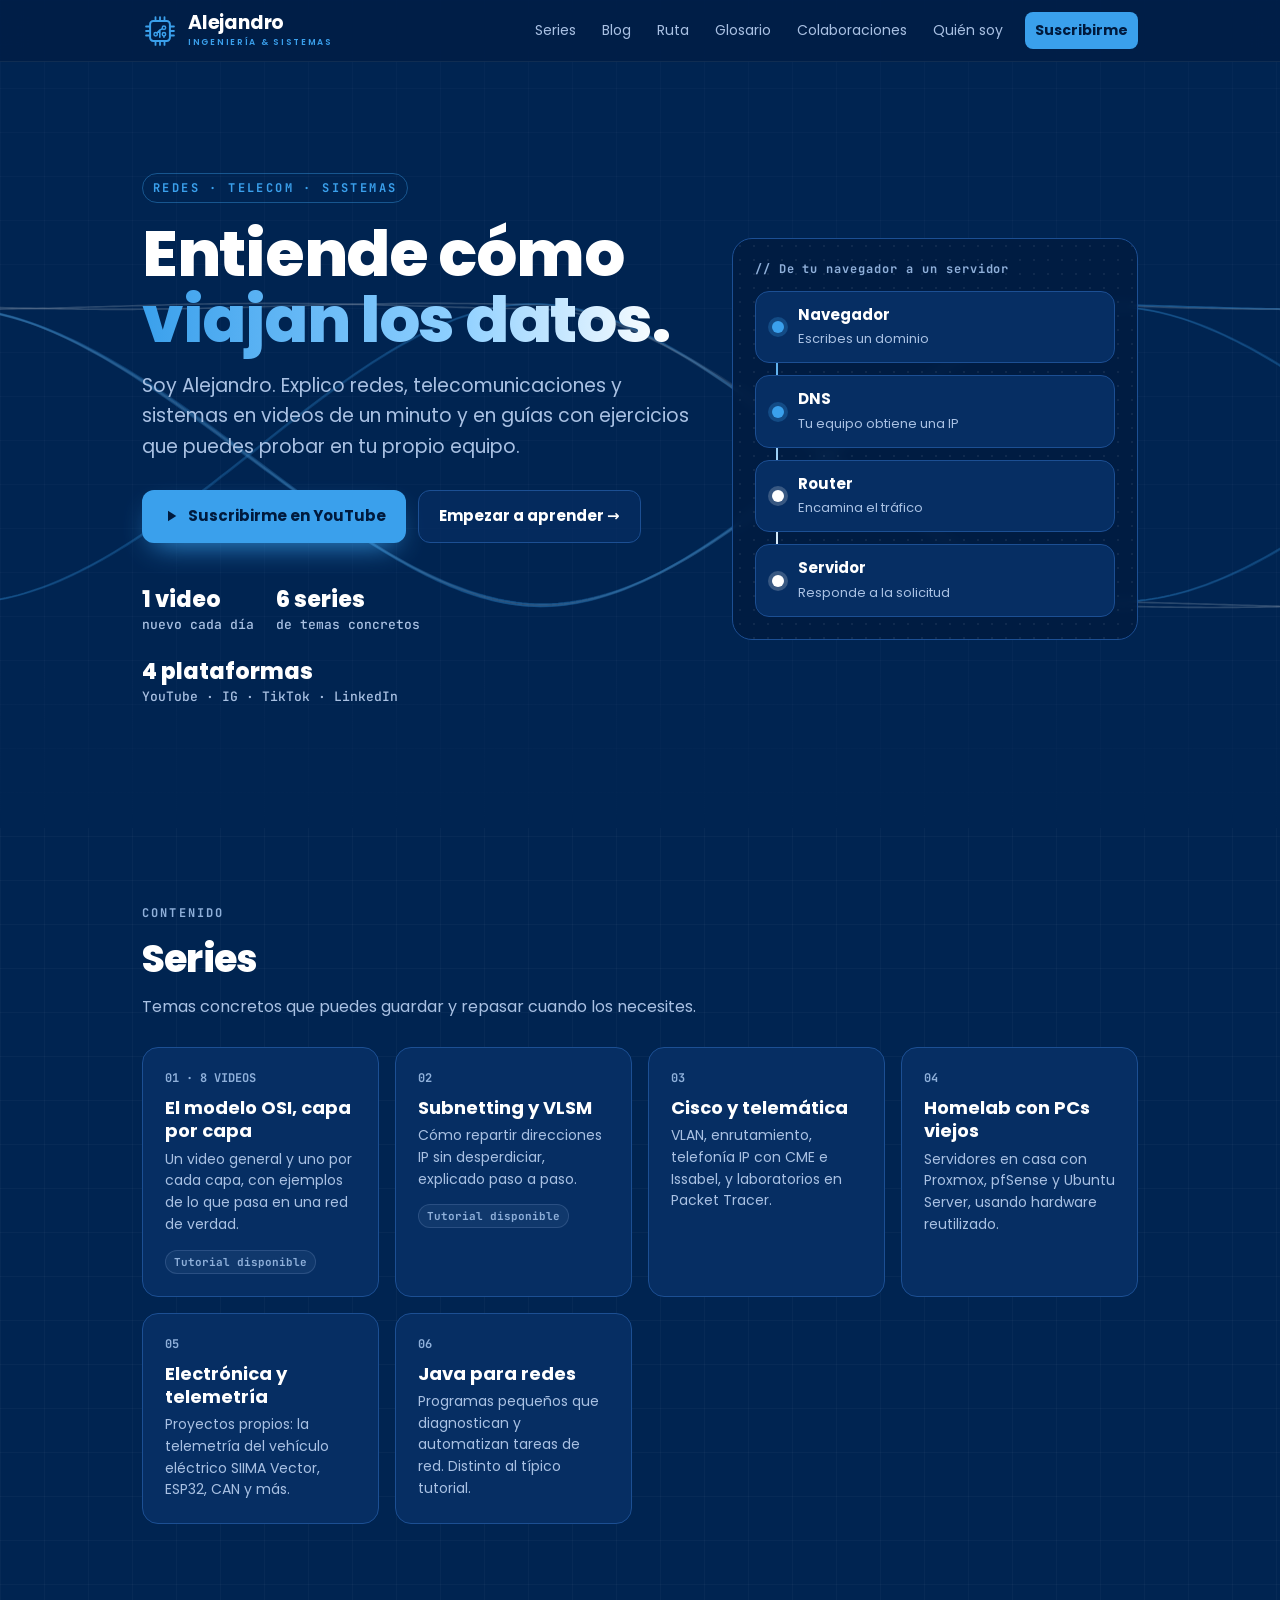
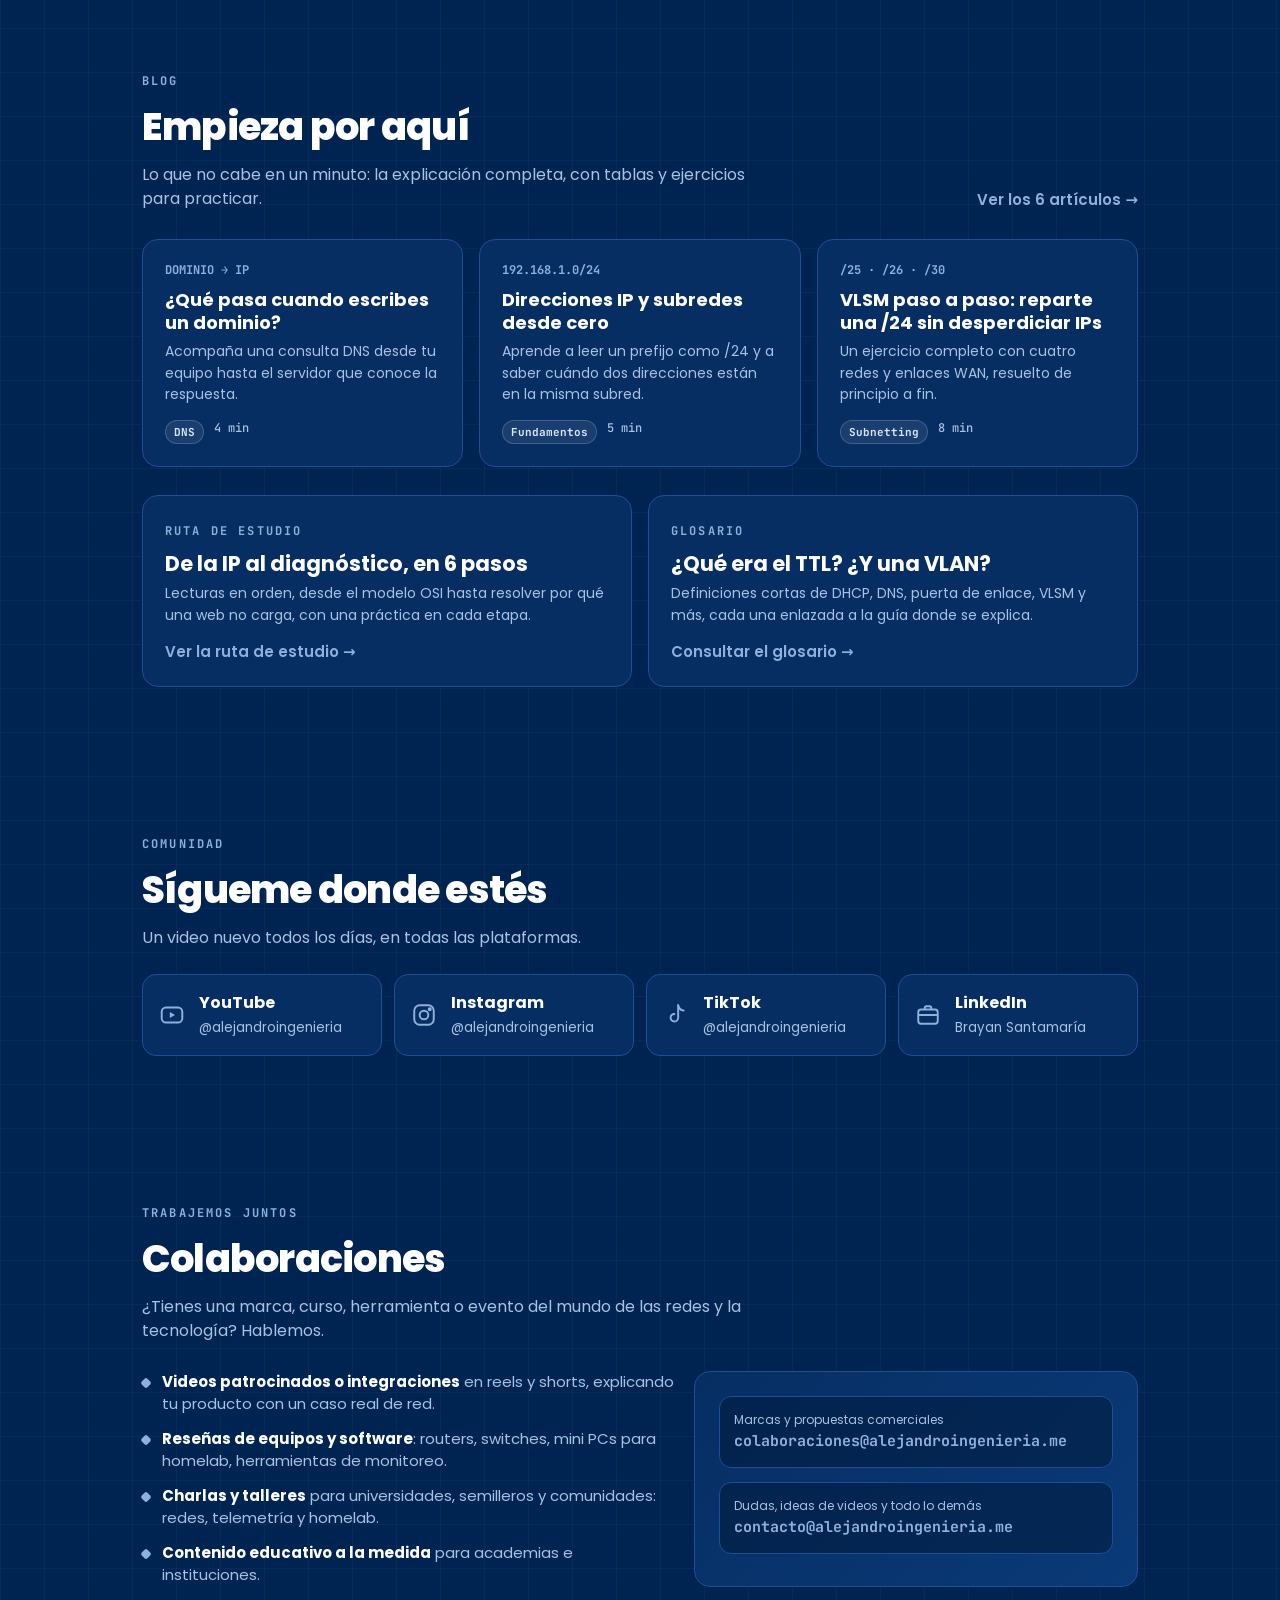
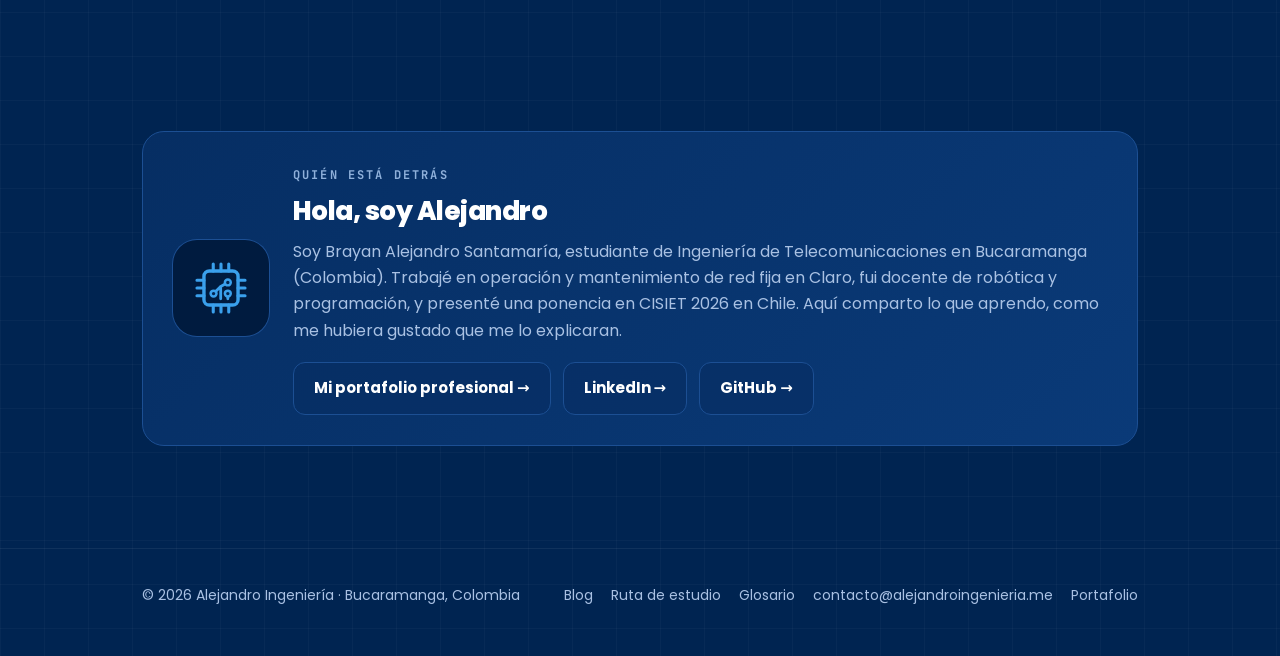
==== commit 1e040400: "Inicio, robots y sitemap: alejandroingenieria.me" ====
--- a/index.html
+++ b/index.html
@@ -5,7 +5,7 @@
 <meta name="viewport" content="width=device-width, initial-scale=1">
 <title>Alejandro Ingeniería · Redes, telecom y sistemas explicados en corto</title>
 <meta name="description" content="Aprende redes con Alejandro Ingeniería: videos cortos, guías con ejercicios, ruta de estudio y glosario. Modelo OSI, IP y subredes, VLSM, DNS, enrutamiento y Cisco.">
-<link rel="canonical" href="https://alejandroingeneria.tech/">
+<link rel="canonical" href="https://alejandroingenieria.me/">
 <meta name="theme-color" content="#002451">
 <meta name="author" content="Brayan Alejandro Santamaría">
 <meta property="og:type" content="website">
@@ -13,8 +13,8 @@
 <meta property="og:locale" content="es_CO">
 <meta property="og:title" content="Alejandro Ingeniería · Redes, telecom y sistemas en corto">
 <meta property="og:description" content="Videos cortos y tutoriales de redes, telecomunicaciones y sistemas: OSI, VLSM, Cisco, homelab y electrónica.">
-<meta property="og:url" content="https://alejandroingeneria.tech/">
-<meta property="og:image" content="https://alejandroingeneria.tech/assets/og.png">
+<meta property="og:url" content="https://alejandroingenieria.me/">
+<meta property="og:image" content="https://alejandroingenieria.me/assets/og.png">
 <meta property="og:image:width" content="1200">
 <meta property="og:image:height" content="630">
 <meta name="twitter:card" content="summary_large_image">
@@ -29,8 +29,8 @@
 {
   "@context":"https://schema.org",
   "@graph":[
-    {"@type":"WebSite","name":"Alejandro Ingeniería","url":"https://alejandroingeneria.tech/","inLanguage":"es"},
-    {"@type":"Person","name":"Brayan Alejandro Santamaría","alternateName":"Alejandro Ingeniería","url":"https://alejandroingeneria.tech/",
+    {"@type":"WebSite","name":"Alejandro Ingeniería","url":"https://alejandroingenieria.me/","inLanguage":"es"},
+    {"@type":"Person","name":"Brayan Alejandro Santamaría","alternateName":"Alejandro Ingeniería","url":"https://alejandroingenieria.me/",
      "jobTitle":"Estudiante de Ingeniería de Telecomunicaciones",
      "address":{"@type":"PostalAddress","addressLocality":"Bucaramanga","addressCountry":"CO"},
      "sameAs":["https://www.youtube.com/@alejandroingenieria","https://www.instagram.com/alejandroingenieria/","https://www.tiktok.com/@alejandroingenieria","https://www.linkedin.com/in/brayan-santamaria-developer/","https://brayansantamaria.dev/","https://github.com/brayansanpr1694"]}
@@ -181,10 +181,10 @@
       <li><span><b>Contenido educativo a la medida</b> para academias e instituciones.</span></li>
     </ul>
     <div class="mailbox">
-      <a class="mail" href="mailto:colaboraciones@alejandroingeneria.tech?subject=Propuesta%20de%20colaboraci%C3%B3n">
-        <small>Marcas y propuestas comerciales</small><span>colaboraciones@alejandroingeneria.tech</span></a>
-      <a class="mail" href="mailto:contacto@alejandroingeneria.tech">
-        <small>Dudas, ideas de videos y todo lo demás</small><span>contacto@alejandroingeneria.tech</span></a>
+      <a class="mail" href="mailto:colaboraciones@alejandroingenieria.me?subject=Propuesta%20de%20colaboraci%C3%B3n">
+        <small>Marcas y propuestas comerciales</small><span>colaboraciones@alejandroingenieria.me</span></a>
+      <a class="mail" href="mailto:contacto@alejandroingenieria.me">
+        <small>Dudas, ideas de videos y todo lo demás</small><span>contacto@alejandroingenieria.me</span></a>
     </div>
   </div>
 </section>
@@ -215,7 +215,7 @@
       <a href="blog/">Blog</a>
       <a href="ruta/">Ruta de estudio</a>
       <a href="glosario/">Glosario</a>
-      <a href="mailto:contacto@alejandroingeneria.tech">contacto@alejandroingeneria.tech</a>
+      <a href="mailto:contacto@alejandroingenieria.me">contacto@alejandroingenieria.me</a>
       <a href="https://brayansantamaria.dev/" target="_blank" rel="noopener">Portafolio</a>
     </div>
   </div>
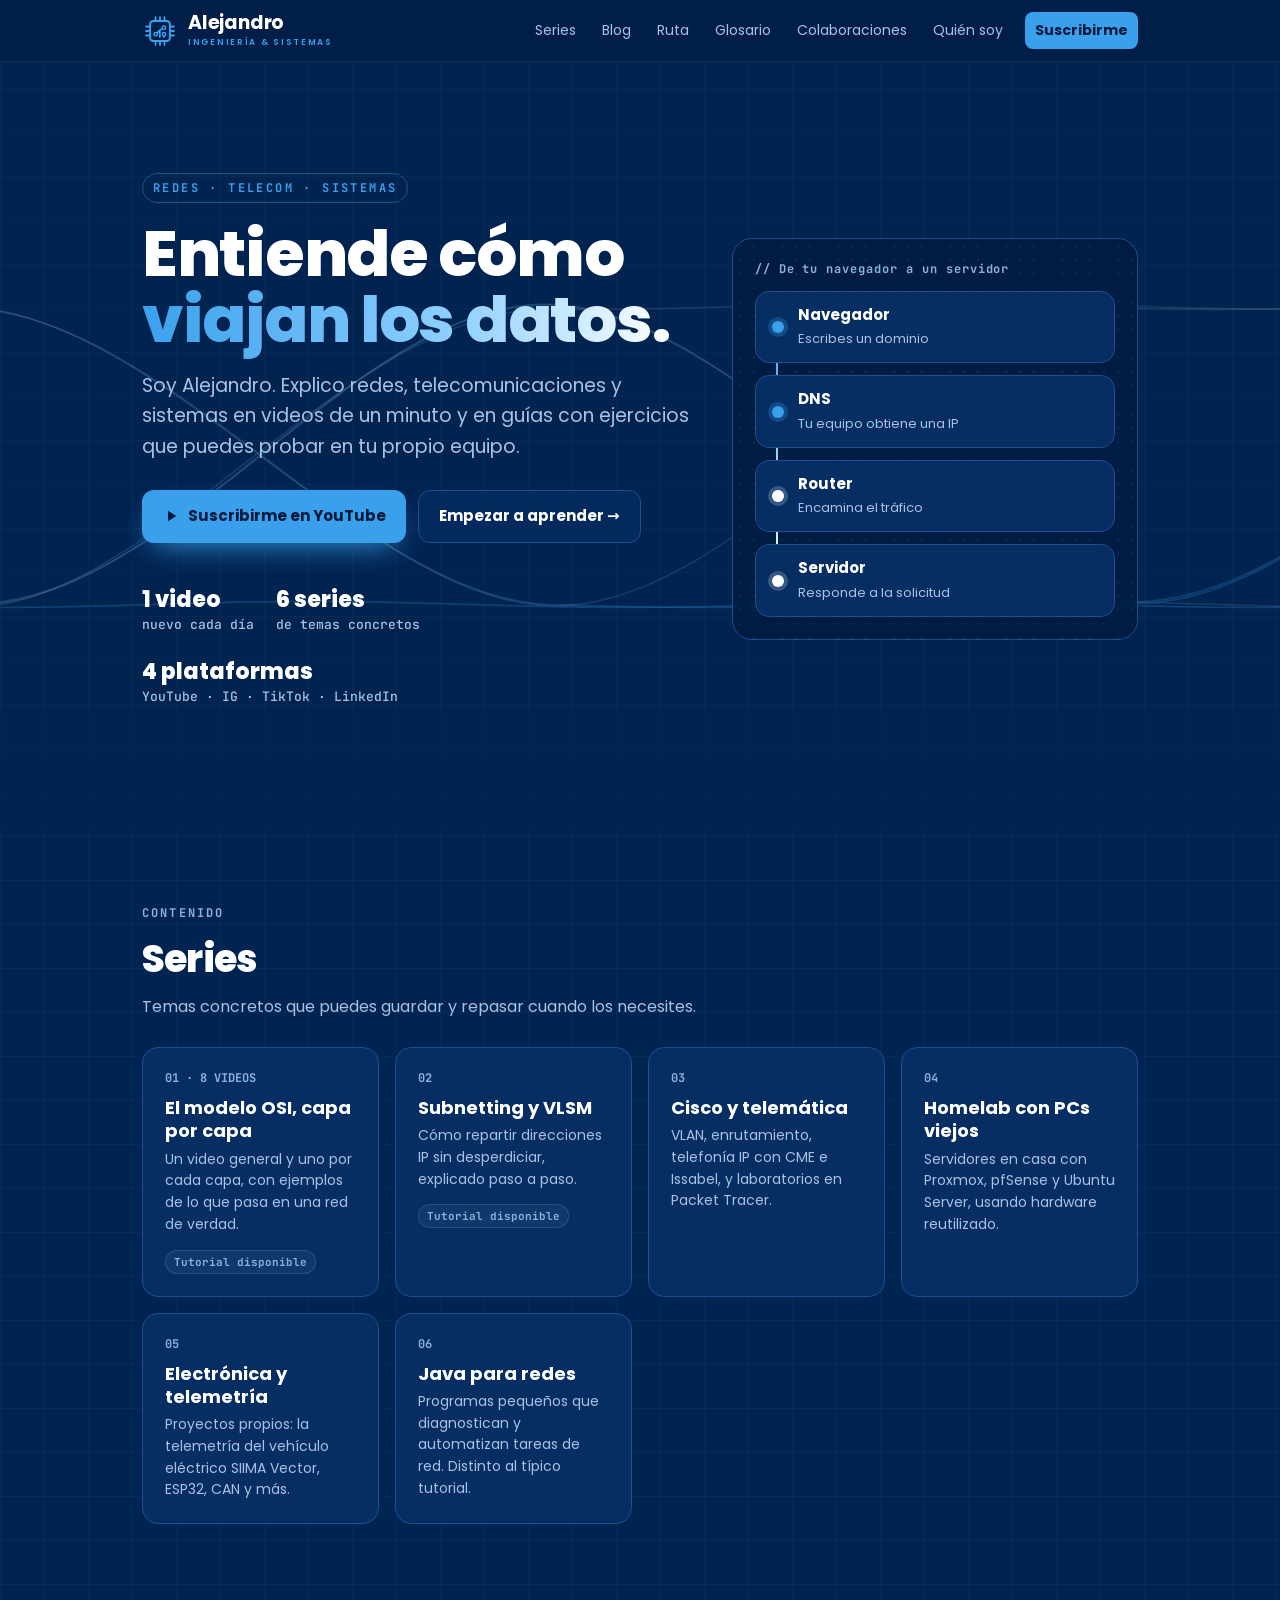
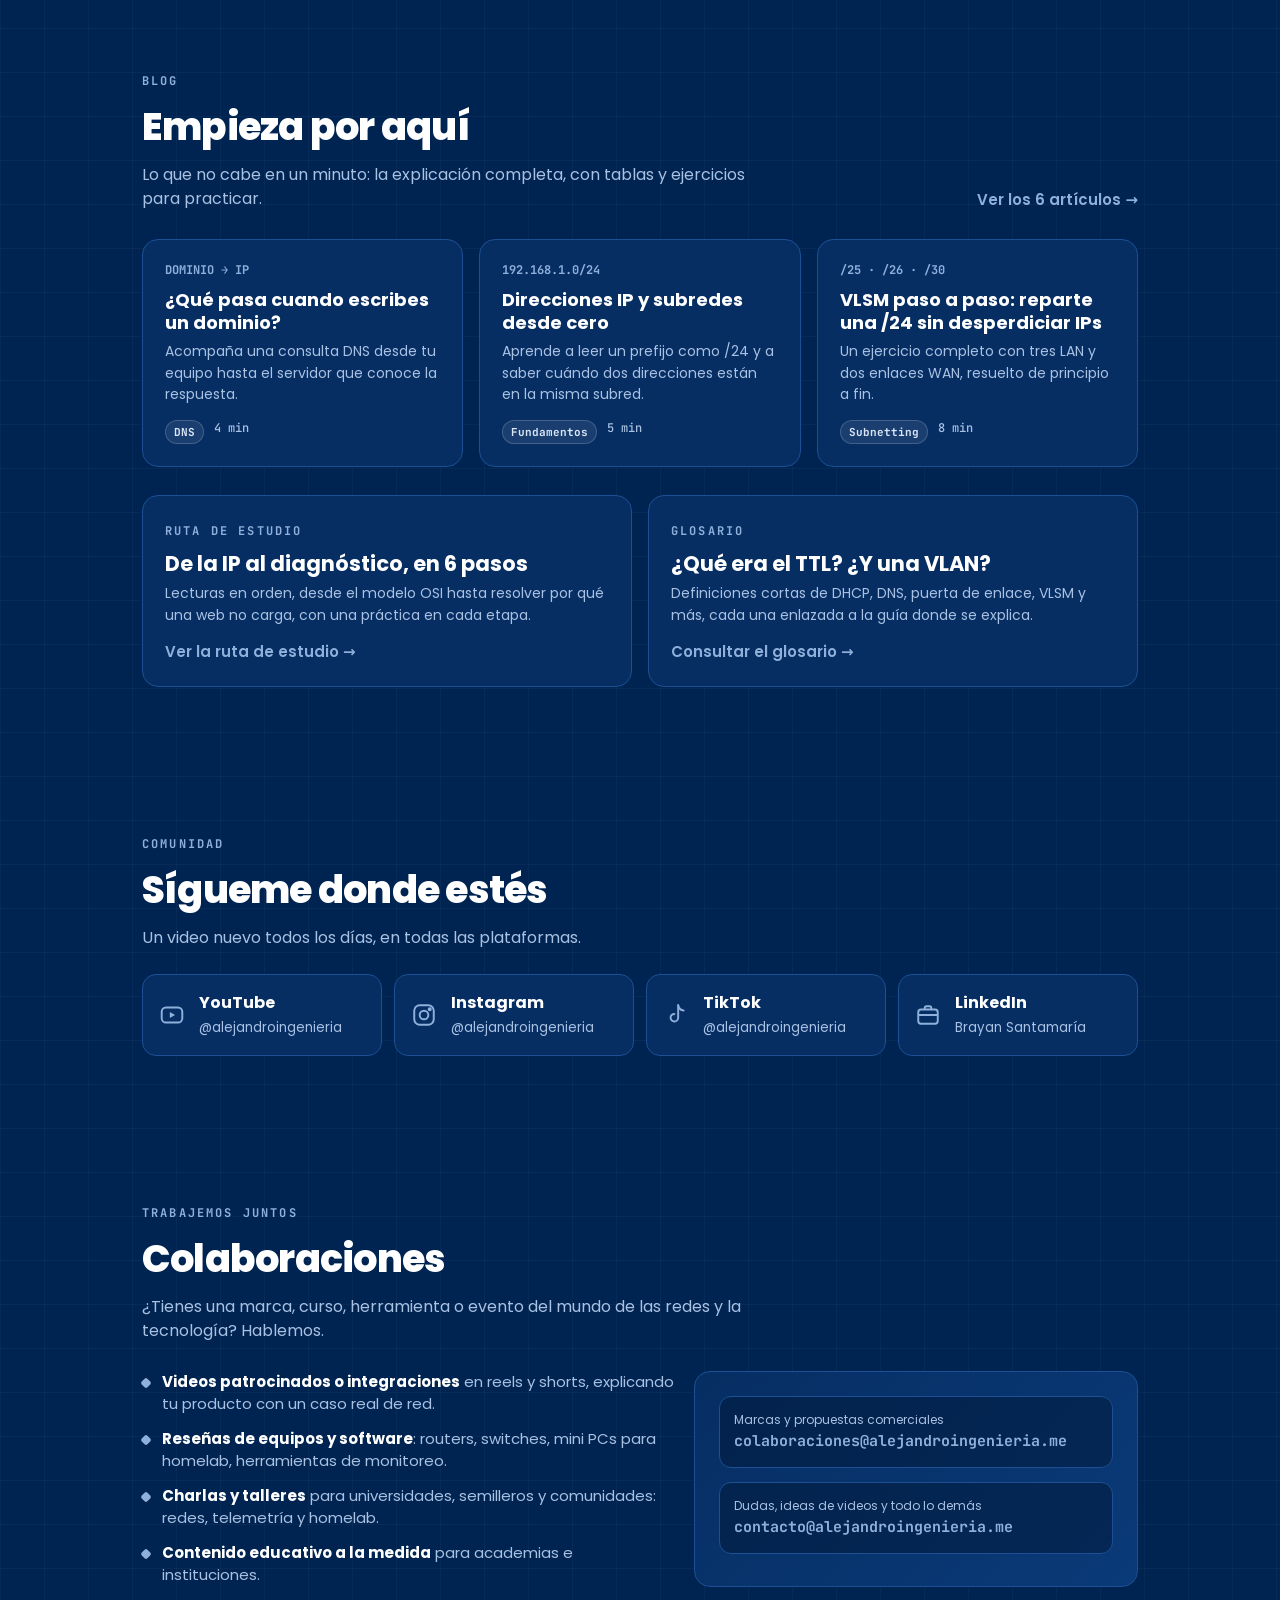
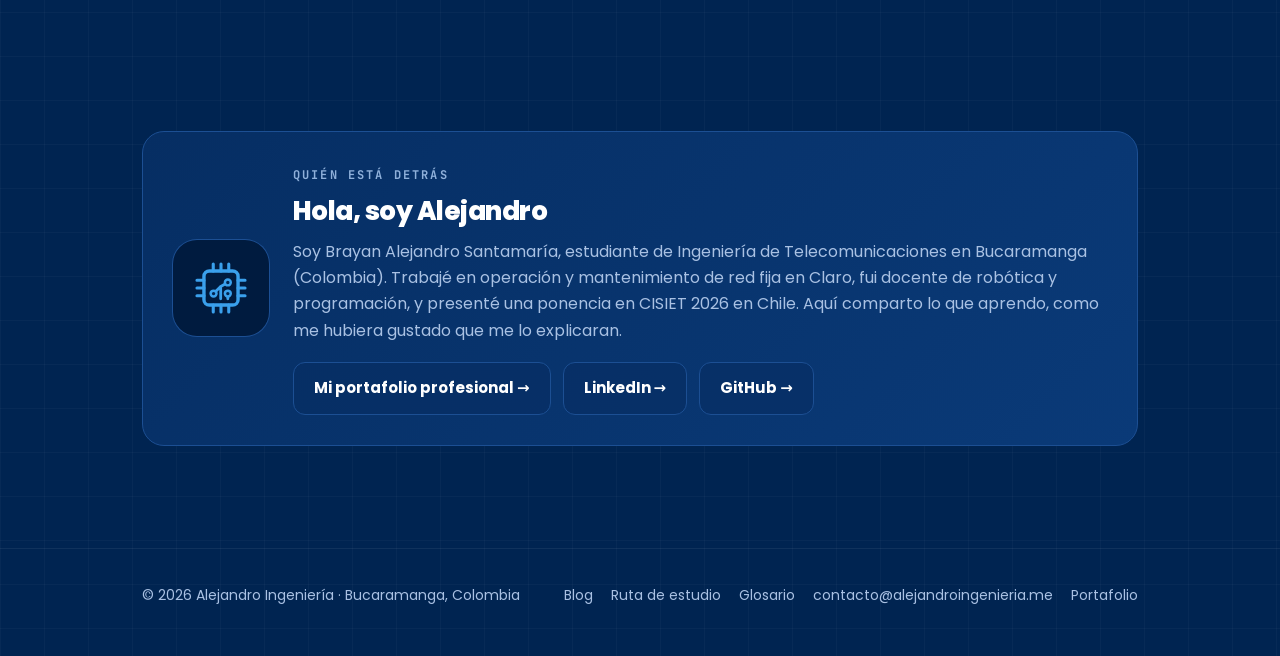
==== commit d26a11e3: "Corrige las seis guías de redes y sus recursos de apoyo" ====
--- a/index.html
+++ b/index.html
@@ -129,7 +129,7 @@
     <a class="card reveal" href="blog/vlsm-paso-a-paso.html">
       <div class="n">/25 · /26 · /30</div>
       <h3>VLSM paso a paso: reparte una /24 sin desperdiciar IPs</h3>
-      <p>Un ejercicio completo con cuatro redes y enlaces WAN, resuelto de principio a fin.</p>
+      <p>Un ejercicio completo con tres LAN y dos enlaces WAN, resuelto de principio a fin.</p>
       <div class="meta"><span class="chip">Subnetting</span><span>8 min</span></div>
     </a>
   </div>
